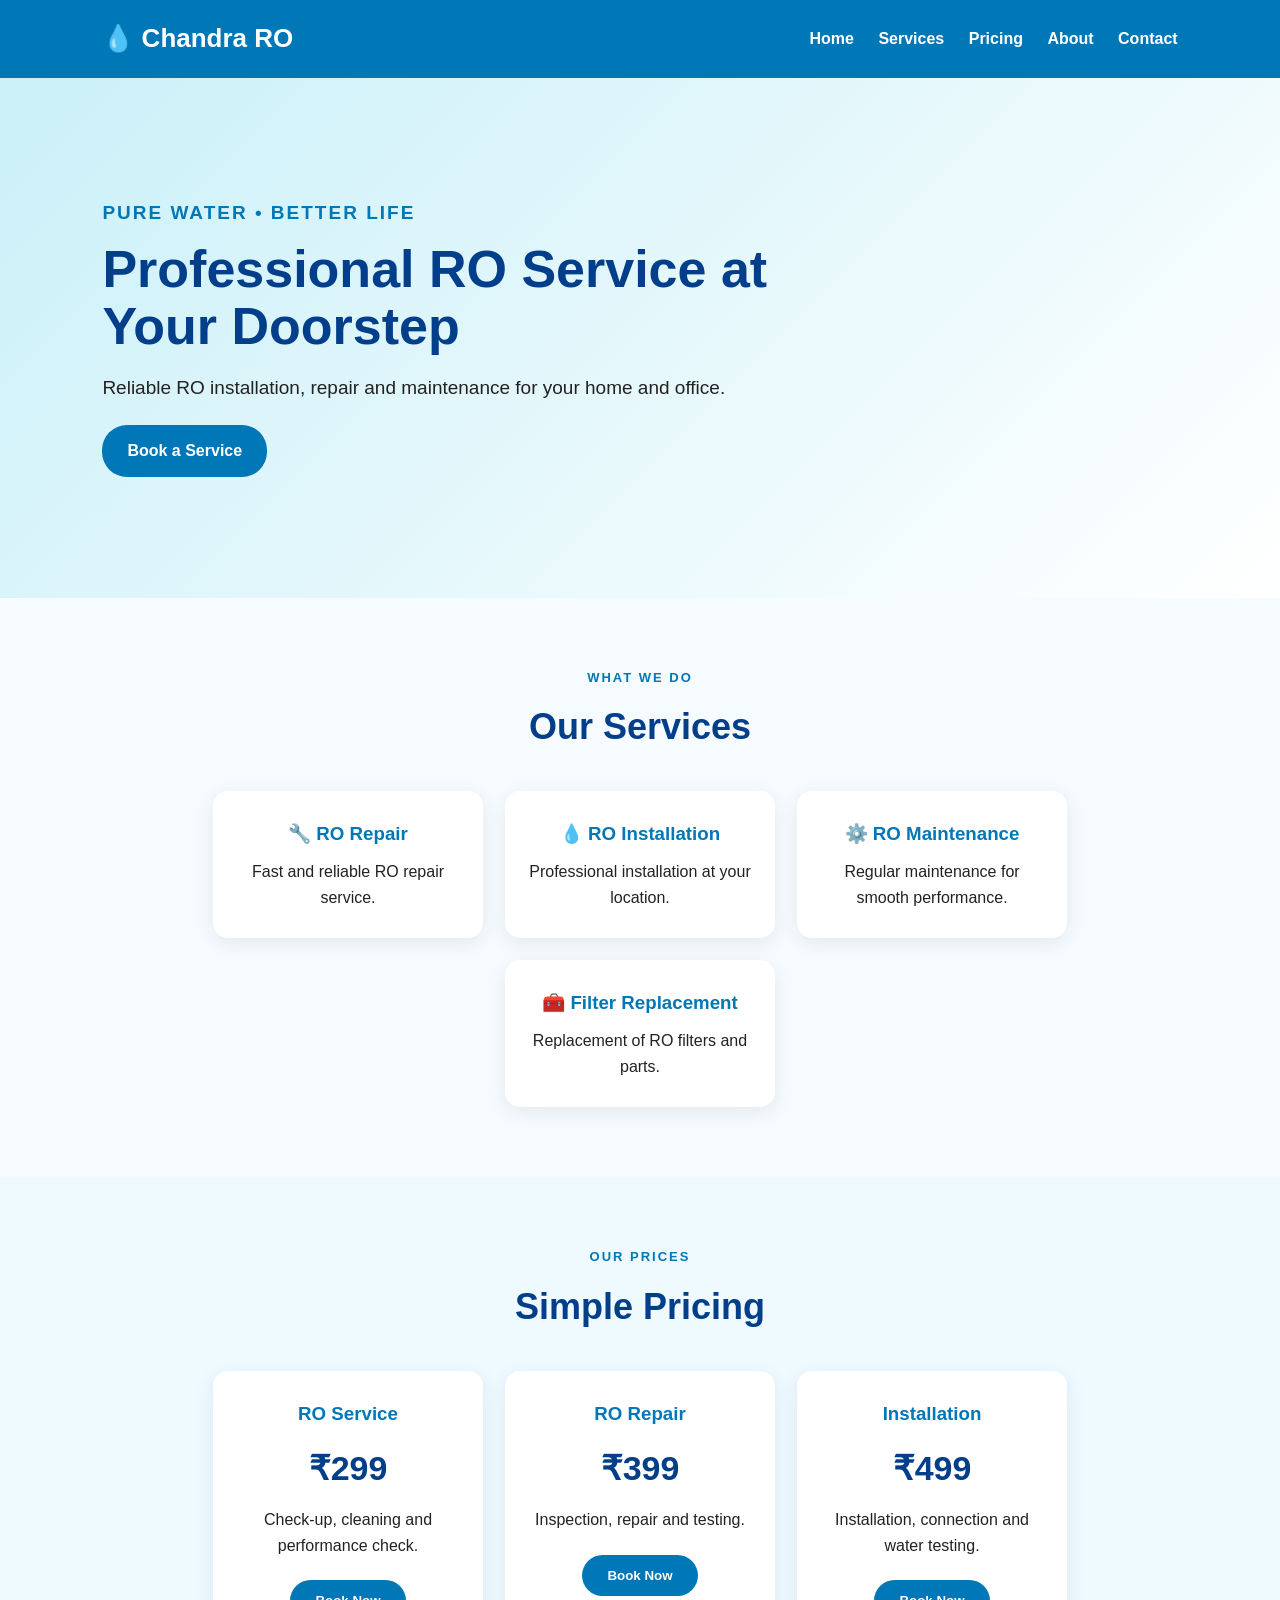
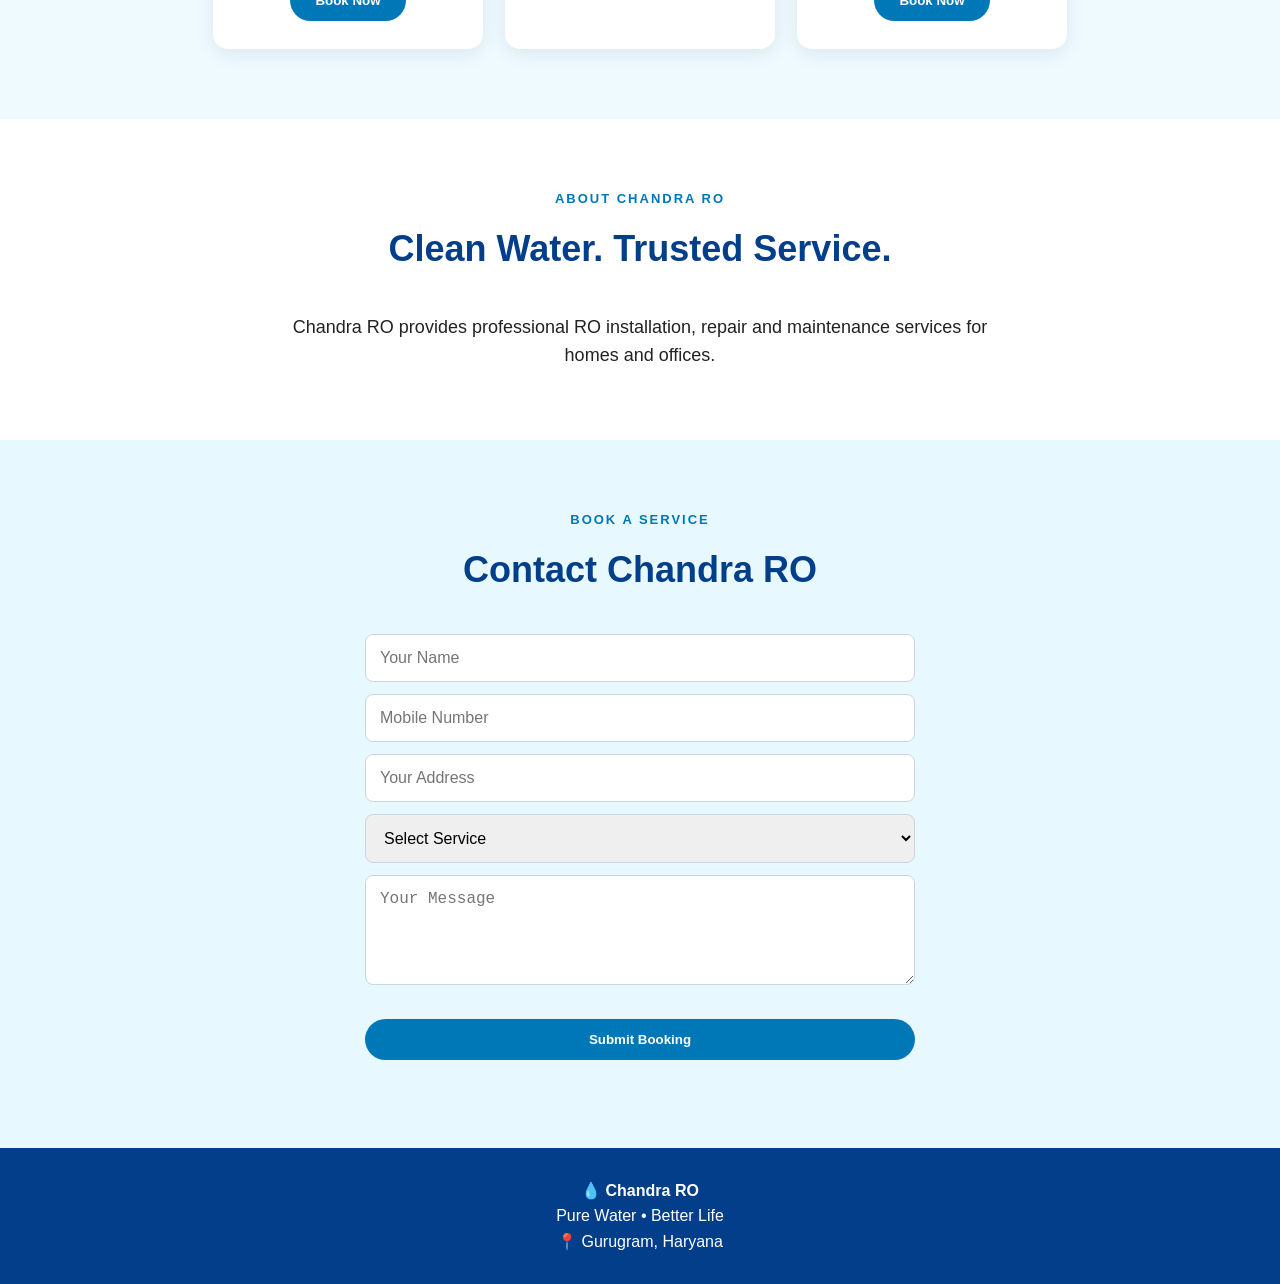
==== index.html @ 3793843a "Refactor HTML structure and improve text formatting Reformatted HTML structure for better readabilit" ====
<!DOCTYPE html>
<html lang="en">
<head>
    <meta charset="UTF-8">
    <meta name="viewport" content="width=device-width, initial-scale=1.0">
    <title>Chandra RO</title>
    <link rel="stylesheet" href="style.css">
</head>

<body>

    <!-- HEADER -->
    <header>
        <div class="logo">💧 Chandra RO</div>

        <nav>
            <a href="#home">Home</a>
            <a href="#services">Services</a>
            <a href="#pricing">Pricing</a>
            <a href="#about">About</a>
            <a href="#contact">Contact</a>
        </nav>
    </header>


    <!-- HOME -->
    <section id="home" class="hero">
        <div>
            <p class="tagline">PURE WATER • BETTER LIFE</p>

            <h1>Professional RO Service at Your Doorstep</h1>

            <p>
                Reliable RO installation, repair and maintenance
                for your home and office.
            </p>

            <a class="btn" href="#contact">Book a Service</a>
        </div>
    </section>


    <!-- SERVICES -->
    <section id="services" class="section">

        <p class="tagline">WHAT WE DO</p>

        <h2>Our Services</h2>

        <div class="cards">

            <div class="card">
                <h3>🔧 RO Repair</h3>
                <p>Fast and reliable RO repair service.</p>
            </div>

            <div class="card">
                <h3>💧 RO Installation</h3>
                <p>Professional installation at your location.</p>
            </div>

            <div class="card">
                <h3>⚙️ RO Maintenance</h3>
                <p>Regular maintenance for smooth performance.</p>
            </div>

            <div class="card">
                <h3>🧰 Filter Replacement</h3>
                <p>Replacement of RO filters and parts.</p>
            </div>

        </div>
    </section>


    <!-- PRICING -->
    <section id="pricing" class="section pricing">

        <p class="tagline">OUR PRICES</p>

        <h2>Simple Pricing</h2>

        <div class="cards">

            <div class="card price-card">
                <h3>RO Service</h3>

                <div class="price">₹299</div>

                <p>
                    Check-up, cleaning and performance check.
                </p>

                <button onclick="bookService('RO Service')">
                    Book Now
                </button>
            </div>


            <div class="card price-card">
                <h3>RO Repair</h3>

                <div class="price">₹399</div>

                <p>
                    Inspection, repair and testing.
                </p>

                <button onclick="bookService('RO Repair')">
                    Book Now
                </button>
            </div>


            <div class="card price-card">
                <h3>Installation</h3>

                <div class="price">₹499</div>

                <p>
                    Installation, connection and water testing.
                </p>

                <button onclick="bookService('RO Installation')">
                    Book Now
                </button>
            </div>

        </div>
    </section>


    <!-- ABOUT -->
    <section id="about" class="about section">

        <p class="tagline">ABOUT CHANDRA RO</p>

        <h2>Clean Water. Trusted Service.</h2>

        <p>
            Chandra RO provides professional RO installation,
            repair and maintenance services for homes and offices.
        </p>

    </section>


    <!-- CONTACT / BOOKING FORM -->
    <section id="contact" class="section contact">

        <p class="tagline">BOOK A SERVICE</p>

        <h2>Contact Chandra RO</h2>

        <form id="bookingForm">

            <!-- CUSTOMER NAME -->
            <input
                id="name"
                type="text"
                placeholder="Your Name"
                required
            >


            <!-- MOBILE NUMBER -->
            <input
                id="phone"
                type="tel"
                placeholder="Mobile Number"
                required
            >


            <!-- ADDRESS -->
            <input
                id="address"
                type="text"
                placeholder="Your Address"
                required
            >


            <!-- SERVICE -->
            <select id="service" required>

                <option value="">
                    Select Service
                </option>

                <option>
                    RO Service
                </option>

                <option>
                    RO Repair
                </option>

                <option>
                    RO Installation
                </option>

                <option>
                    Filter Replacement
                </option>

            </select>


            <!-- REQUIREMENTS / MESSAGE -->
            <textarea
                id="message"
                placeholder="Your Message"
            ></textarea>


            <!-- SUBMIT -->
            <button type="submit">
                Submit Booking
            </button>

        </form>


        <!-- RESULT MESSAGE -->
        <p id="result"></p>

    </section>


    <!-- FOOTER -->
    <footer>

        <strong>💧 Chandra RO</strong>

        <p>
            Pure Water • Better Life
        </p>

        <p>
            📍 Gurugram, Haryana
        </p>

    </footer>


    <!-- JAVASCRIPT -->
    <script src="script.js"></script>

</body>
</html>
---- style.css ----
* {
    margin: 0;
    padding: 0;
    box-sizing: border-box;
}

html {
    scroll-behavior: smooth;
}

body {
    font-family: Arial, sans-serif;
    background: #f5fbff;
    color: #222;
    line-height: 1.6;
}

header {
    background: #0077b6;
    color: white;
    padding: 18px 8%;
    display: flex;
    justify-content: space-between;
    align-items: center;
    position: sticky;
    top: 0;
    z-index: 10;
}

.logo {
    font-size: 26px;
    font-weight: bold;
}

nav a {
    color: white;
    text-decoration: none;
    margin-left: 20px;
    font-weight: bold;
}

nav a:hover {
    color: #caf0f8;
}

.hero {
    min-height: 520px;
    display: flex;
    align-items: center;
    padding: 60px 8%;
    background: linear-gradient(135deg, #caf0f8, white);
}

.hero h1 {
    max-width: 750px;
    font-size: 52px;
    line-height: 1.1;
    color: #023e8a;
    margin: 12px 0 18px;
}

.hero p {
    font-size: 19px;
    max-width: 650px;
}

.tagline {
    color: #0077b6;
    font-weight: bold;
    letter-spacing: 2px;
    font-size: 13px;
}

.btn, button {
    display: inline-block;
    background: #0077b6;
    color: white;
    border: none;
    padding: 13px 25px;
    border-radius: 25px;
    text-decoration: none;
    font-weight: bold;
    cursor: pointer;
    margin-top: 22px;
}

.btn:hover, button:hover {
    background: #023e8a;
}

.section {
    padding: 70px 8%;
    text-align: center;
}

.section h2 {
    color: #023e8a;
    font-size: 36px;
    margin: 10px 0 35px;
}

.cards {
    display: flex;
    justify-content: center;
    gap: 22px;
    flex-wrap: wrap;
}

.card {
    width: 270px;
    background: white;
    padding: 28px 22px;
    border-radius: 15px;
    box-shadow: 0 5px 20px rgba(0,0,0,0.08);
    transition: 0.3s;
}

.card:hover {
    transform: translateY(-6px);
}

.card h3 {
    color: #0077b6;
    margin-bottom: 10px;
}

.pricing {
    background: #eefaff;
}

.price {
    font-size: 34px;
    font-weight: bold;
    color: #023e8a;
    margin: 12px 0;
}

.about {
    background: white;
}

.about > p:last-child {
    max-width: 750px;
    margin: auto;
    font-size: 18px;
}

.contact {
    background: #e8f8ff;
}

form {
    max-width: 550px;
    margin: auto;
    display: flex;
    flex-direction: column;
    gap: 12px;
}

input, select, textarea {
    width: 100%;
    padding: 14px;
    border: 1px solid #cbd5e1;
    border-radius: 8px;
    font-size: 16px;
}

textarea {
    min-height: 110px;
    resize: vertical;
}

#result {
    margin-top: 18px;
    color: #0077b6;
    font-weight: bold;
}

footer {
    background: #023e8a;
    color: white;
    text-align: center;
    padding: 30px 20px;
}

@media (max-width: 700px) {
    header {
        flex-direction: column;
        gap: 12px;
    }

    nav {
        text-align: center;
    }

    nav a {
        display: inline-block;
        margin: 5px 8px;
    }

    .hero h1 {
        font-size: 38px;
    }

    .card {
        width: 100%;
        max-width: 340px;
    }
}
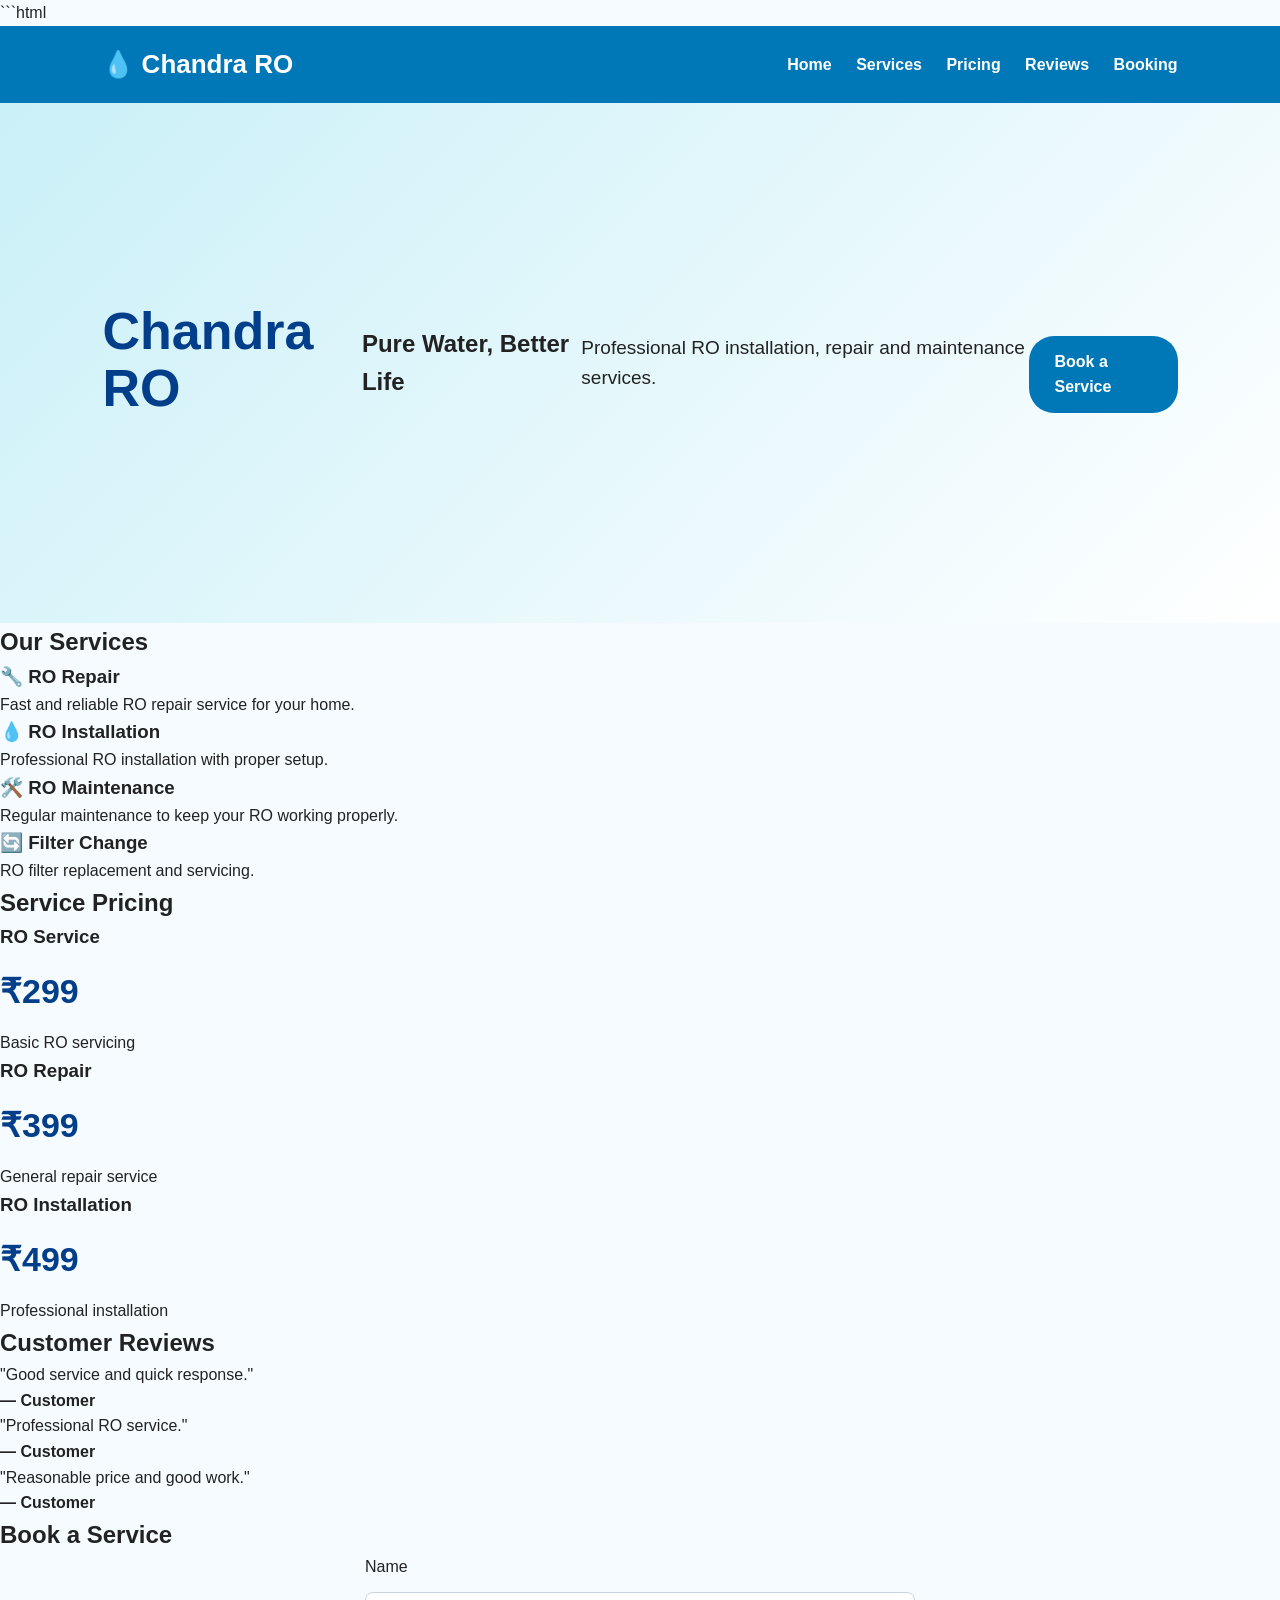
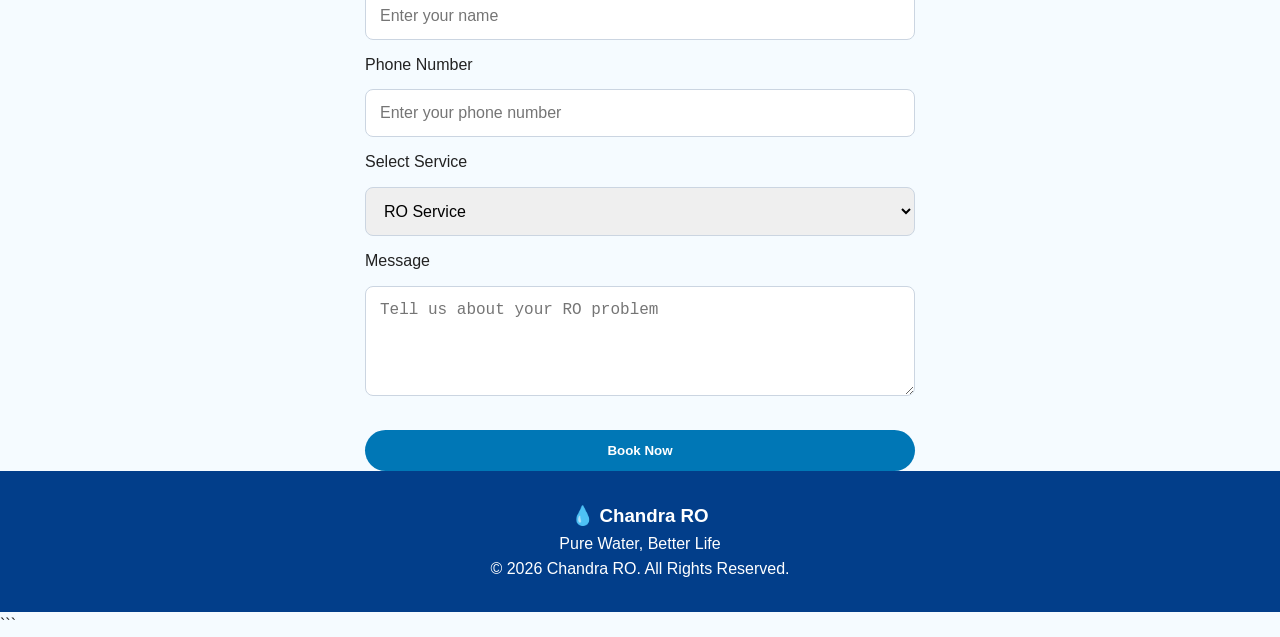
==== commit 30c19af9: "Revise index.html structure and content" ====
--- a/index.html
+++ b/index.html
@@ -1,15 +1,21 @@
+```html
 <!DOCTYPE html>
 <html lang="en">
+
 <head>
+    <meta name="google-site-verification" content="-RP9CeO5ZjF-Xx9V3MdSWPbuG6uyCIHteUXTaeWj-T8" />
+
     <meta charset="UTF-8">
     <meta name="viewport" content="width=device-width, initial-scale=1.0">
-    <title>Chandra RO</title>
+
+    <title>Chandra RO | RO Service & Repair</title>
+
     <link rel="stylesheet" href="style.css">
 </head>
 
 <body>
 
-    <!-- HEADER -->
+    <!-- Header -->
     <header>
         <div class="logo">💧 Chandra RO</div>
 
@@ -17,235 +23,199 @@
             <a href="#home">Home</a>
             <a href="#services">Services</a>
             <a href="#pricing">Pricing</a>
-            <a href="#about">About</a>
-            <a href="#contact">Contact</a>
+            <a href="#reviews">Reviews</a>
+            <a href="#booking">Booking</a>
         </nav>
     </header>
 
 
-    <!-- HOME -->
+    <!-- Home Section -->
     <section id="home" class="hero">
-        <div>
-            <p class="tagline">PURE WATER • BETTER LIFE</p>
-
-            <h1>Professional RO Service at Your Doorstep</h1>
-
-            <p>
-                Reliable RO installation, repair and maintenance
-                for your home and office.
-            </p>
-
-            <a class="btn" href="#contact">Book a Service</a>
+
+        <h1>Chandra RO</h1>
+
+        <h2>Pure Water, Better Life</h2>
+
+        <p>
+            Professional RO installation, repair and maintenance services.
+        </p>
+
+        <a href="#booking" class="btn">Book a Service</a>
+
+    </section>
+
+
+    <!-- Services Section -->
+    <section id="services">
+
+        <h2>Our Services</h2>
+
+        <div class="service-container">
+
+            <div class="service-card">
+                <h3>🔧 RO Repair</h3>
+                <p>
+                    Fast and reliable RO repair service for your home.
+                </p>
+            </div>
+
+            <div class="service-card">
+                <h3>💧 RO Installation</h3>
+                <p>
+                    Professional RO installation with proper setup.
+                </p>
+            </div>
+
+            <div class="service-card">
+                <h3>🛠️ RO Maintenance</h3>
+                <p>
+                    Regular maintenance to keep your RO working properly.
+                </p>
+            </div>
+
+            <div class="service-card">
+                <h3>🔄 Filter Change</h3>
+                <p>
+                    RO filter replacement and servicing.
+                </p>
+            </div>
+
         </div>
-    </section>
-
-
-    <!-- SERVICES -->
-    <section id="services" class="section">
-
-        <p class="tagline">WHAT WE DO</p>
-
-        <h2>Our Services</h2>
-
-        <div class="cards">
-
-            <div class="card">
-                <h3>🔧 RO Repair</h3>
-                <p>Fast and reliable RO repair service.</p>
-            </div>
-
-            <div class="card">
-                <h3>💧 RO Installation</h3>
-                <p>Professional installation at your location.</p>
-            </div>
-
-            <div class="card">
-                <h3>⚙️ RO Maintenance</h3>
-                <p>Regular maintenance for smooth performance.</p>
-            </div>
-
-            <div class="card">
-                <h3>🧰 Filter Replacement</h3>
-                <p>Replacement of RO filters and parts.</p>
+
+    </section>
+
+
+    <!-- Pricing Section -->
+    <section id="pricing">
+
+        <h2>Service Pricing</h2>
+
+        <div class="price-container">
+
+            <div class="price-card">
+                <h3>RO Service</h3>
+                <p class="price">₹299</p>
+                <p>Basic RO servicing</p>
+            </div>
+
+            <div class="price-card">
+                <h3>RO Repair</h3>
+                <p class="price">₹399</p>
+                <p>General repair service</p>
+            </div>
+
+            <div class="price-card">
+                <h3>RO Installation</h3>
+                <p class="price">₹499</p>
+                <p>Professional installation</p>
             </div>
 
         </div>
-    </section>
-
-
-    <!-- PRICING -->
-    <section id="pricing" class="section pricing">
-
-        <p class="tagline">OUR PRICES</p>
-
-        <h2>Simple Pricing</h2>
-
-        <div class="cards">
-
-            <div class="card price-card">
-                <h3>RO Service</h3>
-
-                <div class="price">₹299</div>
-
-                <p>
-                    Check-up, cleaning and performance check.
-                </p>
-
-                <button onclick="bookService('RO Service')">
-                    Book Now
-                </button>
-            </div>
-
-
-            <div class="card price-card">
-                <h3>RO Repair</h3>
-
-                <div class="price">₹399</div>
-
-                <p>
-                    Inspection, repair and testing.
-                </p>
-
-                <button onclick="bookService('RO Repair')">
-                    Book Now
-                </button>
-            </div>
-
-
-            <div class="card price-card">
-                <h3>Installation</h3>
-
-                <div class="price">₹499</div>
-
-                <p>
-                    Installation, connection and water testing.
-                </p>
-
-                <button onclick="bookService('RO Installation')">
-                    Book Now
-                </button>
+
+    </section>
+
+
+    <!-- Reviews Section -->
+    <section id="reviews">
+
+        <h2>Customer Reviews</h2>
+
+        <div class="review-container">
+
+            <div class="review-card">
+                <p>
+                    "Good service and quick response."
+                </p>
+                <strong>— Customer</strong>
+            </div>
+
+            <div class="review-card">
+                <p>
+                    "Professional RO service."
+                </p>
+                <strong>— Customer</strong>
+            </div>
+
+            <div class="review-card">
+                <p>
+                    "Reasonable price and good work."
+                </p>
+                <strong>— Customer</strong>
             </div>
 
         </div>
-    </section>
-
-
-    <!-- ABOUT -->
-    <section id="about" class="about section">
-
-        <p class="tagline">ABOUT CHANDRA RO</p>
-
-        <h2>Clean Water. Trusted Service.</h2>
-
-        <p>
-            Chandra RO provides professional RO installation,
-            repair and maintenance services for homes and offices.
-        </p>
-
-    </section>
-
-
-    <!-- CONTACT / BOOKING FORM -->
-    <section id="contact" class="section contact">
-
-        <p class="tagline">BOOK A SERVICE</p>
-
-        <h2>Contact Chandra RO</h2>
-
-        <form id="bookingForm">
-
-            <!-- CUSTOMER NAME -->
+
+    </section>
+
+
+    <!-- Booking Section -->
+    <section id="booking">
+
+        <h2>Book a Service</h2>
+
+        <form>
+
+            <label for="name">Name</label>
             <input
+                type="text"
                 id="name"
-                type="text"
-                placeholder="Your Name"
+                name="name"
+                placeholder="Enter your name"
                 required
             >
 
-
-            <!-- MOBILE NUMBER -->
+            <label for="phone">Phone Number</label>
             <input
+                type="tel"
                 id="phone"
-                type="tel"
-                placeholder="Mobile Number"
+                name="phone"
+                placeholder="Enter your phone number"
                 required
             >
 
-
-            <!-- ADDRESS -->
-            <input
-                id="address"
-                type="text"
-                placeholder="Your Address"
-                required
-            >
-
-
-            <!-- SERVICE -->
-            <select id="service" required>
-
-                <option value="">
-                    Select Service
-                </option>
-
-                <option>
-                    RO Service
-                </option>
-
-                <option>
-                    RO Repair
-                </option>
-
-                <option>
-                    RO Installation
-                </option>
-
-                <option>
-                    Filter Replacement
-                </option>
+            <label for="service">Select Service</label>
+
+            <select id="service" name="service">
+
+                <option value="ro-service">RO Service</option>
+                <option value="ro-repair">RO Repair</option>
+                <option value="installation">RO Installation</option>
+                <option value="filter-change">Filter Change</option>
 
             </select>
 
-
-            <!-- REQUIREMENTS / MESSAGE -->
+            <label for="message">Message</label>
+
             <textarea
                 id="message"
-                placeholder="Your Message"
+                name="message"
+                rows="4"
+                placeholder="Tell us about your RO problem"
             ></textarea>
 
-
-            <!-- SUBMIT -->
-            <button type="submit">
-                Submit Booking
-            </button>
+            <button type="submit">Book Now</button>
 
         </form>
 
-
-        <!-- RESULT MESSAGE -->
-        <p id="result"></p>
-
-    </section>
-
-
-    <!-- FOOTER -->
+    </section>
+
+
+    <!-- Footer -->
     <footer>
 
-        <strong>💧 Chandra RO</strong>
+        <h3>💧 Chandra RO</h3>
 
         <p>
-            Pure Water • Better Life
+            Pure Water, Better Life
         </p>
 
         <p>
-            📍 Gurugram, Haryana
+            © 2026 Chandra RO. All Rights Reserved.
         </p>
 
     </footer>
 
-
-    <!-- JAVASCRIPT -->
-    <script src="script.js"></script>
 
 </body>
 </html>
+```
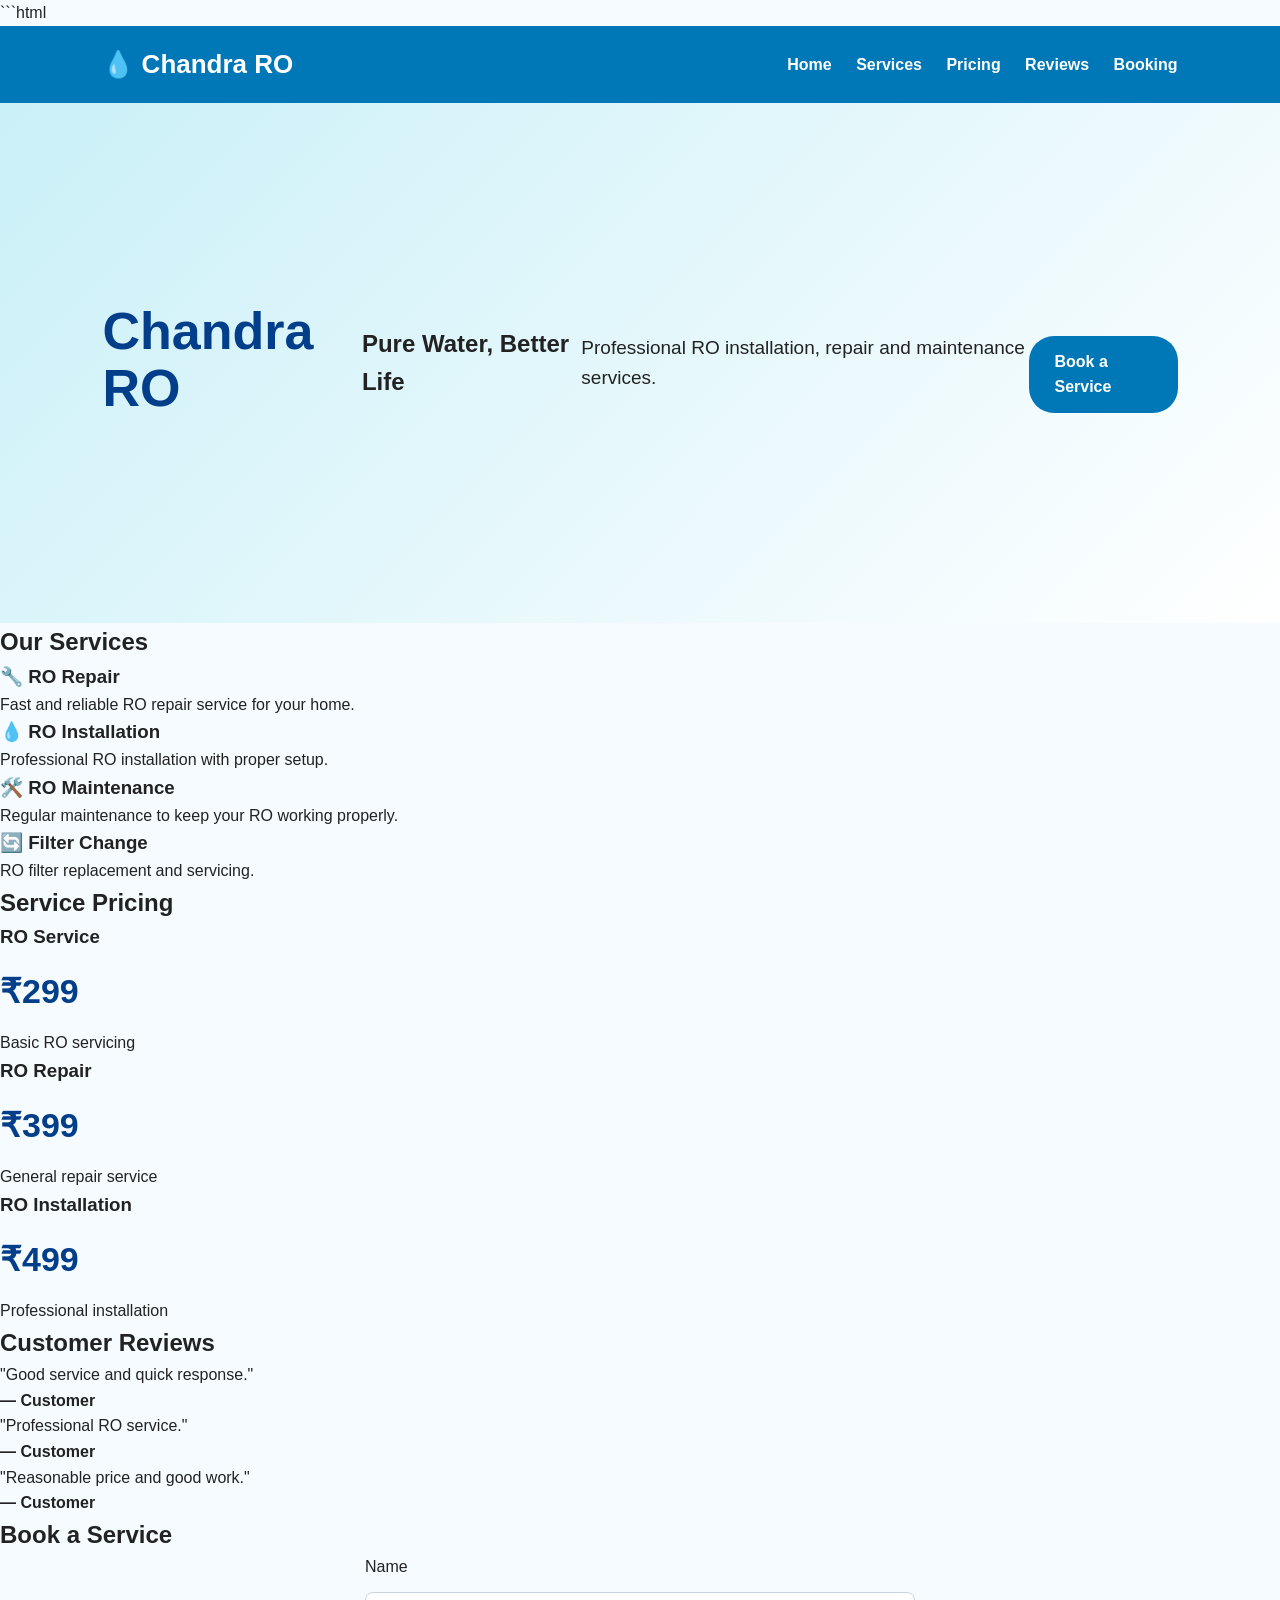
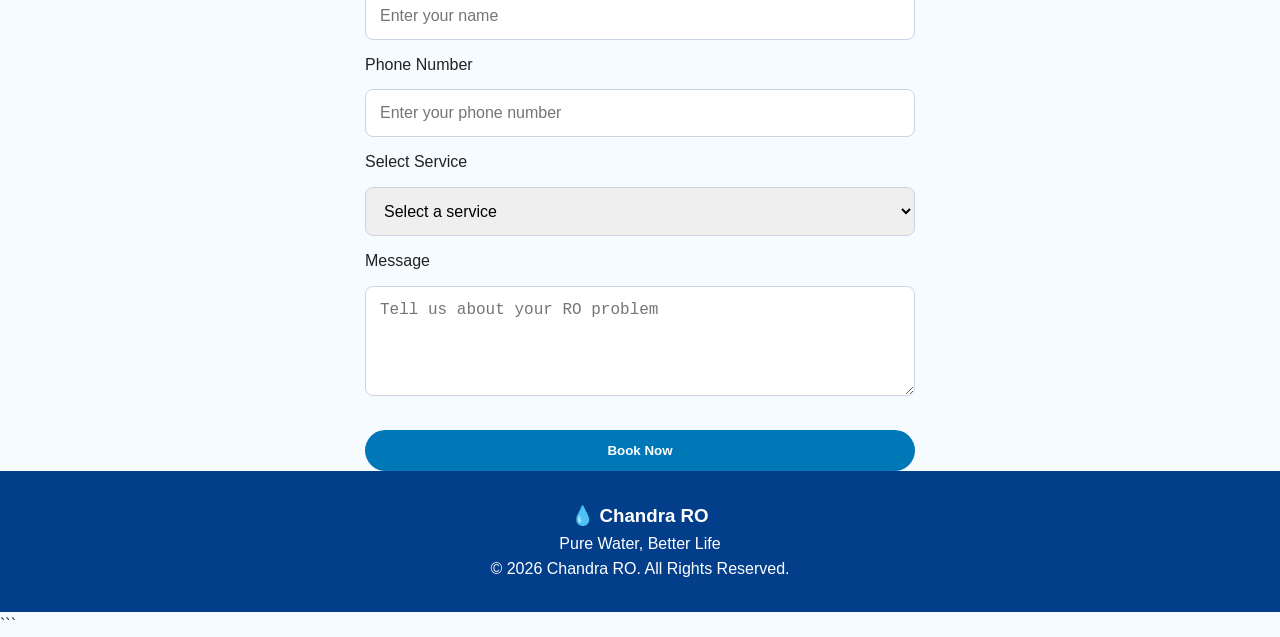
==== commit 5883d873: "Refactor index.html and improve booking form Updated HTML structure and added comments for better or" ====
--- a/index.html
+++ b/index.html
@@ -3,7 +3,10 @@
 <html lang="en">
 
 <head>
-    <meta name="google-site-verification" content="-RP9CeO5ZjF-Xx9V3MdSWPbuG6uyCIHteUXTaeWj-T8" />
+
+    <!-- Google Search Console Verification -->
+    <meta name="google-site-verification"
+          content="-RP9CeO5ZjF-Xx9V3MdSWPbuG6uyCIHteUXTaeWj-T8">
 
     <meta charset="UTF-8">
     <meta name="viewport" content="width=device-width, initial-scale=1.0">
@@ -11,25 +14,34 @@
     <title>Chandra RO | RO Service & Repair</title>
 
     <link rel="stylesheet" href="style.css">
+
 </head>
 
 <body>
 
-    <!-- Header -->
+    <!-- ================= HEADER ================= -->
+
     <header>
-        <div class="logo">💧 Chandra RO</div>
+
+        <div class="logo">
+            💧 Chandra RO
+        </div>
 
         <nav>
+
             <a href="#home">Home</a>
             <a href="#services">Services</a>
             <a href="#pricing">Pricing</a>
             <a href="#reviews">Reviews</a>
             <a href="#booking">Booking</a>
+
         </nav>
+
     </header>
 
 
-    <!-- Home Section -->
+    <!-- ================= HOME ================= -->
+
     <section id="home" class="hero">
 
         <h1>Chandra RO</h1>
@@ -40,12 +52,15 @@
             Professional RO installation, repair and maintenance services.
         </p>
 
-        <a href="#booking" class="btn">Book a Service</a>
+        <a href="#booking" class="btn">
+            Book a Service
+        </a>
 
     </section>
 
 
-    <!-- Services Section -->
+    <!-- ================= SERVICES ================= -->
+
     <section id="services">
 
         <h2>Our Services</h2>
@@ -53,31 +68,46 @@
         <div class="service-container">
 
             <div class="service-card">
+
                 <h3>🔧 RO Repair</h3>
+
                 <p>
                     Fast and reliable RO repair service for your home.
                 </p>
-            </div>
+
+            </div>
+
 
             <div class="service-card">
+
                 <h3>💧 RO Installation</h3>
+
                 <p>
                     Professional RO installation with proper setup.
                 </p>
-            </div>
+
+            </div>
+
 
             <div class="service-card">
+
                 <h3>🛠️ RO Maintenance</h3>
+
                 <p>
                     Regular maintenance to keep your RO working properly.
                 </p>
-            </div>
+
+            </div>
+
 
             <div class="service-card">
+
                 <h3>🔄 Filter Change</h3>
+
                 <p>
                     RO filter replacement and servicing.
                 </p>
+
             </div>
 
         </div>
@@ -85,7 +115,8 @@
     </section>
 
 
-    <!-- Pricing Section -->
+    <!-- ================= PRICING ================= -->
+
     <section id="pricing">
 
         <h2>Service Pricing</h2>
@@ -93,21 +124,47 @@
         <div class="price-container">
 
             <div class="price-card">
+
                 <h3>RO Service</h3>
-                <p class="price">₹299</p>
-                <p>Basic RO servicing</p>
-            </div>
+
+                <p class="price">
+                    ₹299
+                </p>
+
+                <p>
+                    Basic RO servicing
+                </p>
+
+            </div>
+
 
             <div class="price-card">
+
                 <h3>RO Repair</h3>
-                <p class="price">₹399</p>
-                <p>General repair service</p>
-            </div>
+
+                <p class="price">
+                    ₹399
+                </p>
+
+                <p>
+                    General repair service
+                </p>
+
+            </div>
+
 
             <div class="price-card">
+
                 <h3>RO Installation</h3>
-                <p class="price">₹499</p>
-                <p>Professional installation</p>
+
+                <p class="price">
+                    ₹499
+                </p>
+
+                <p>
+                    Professional installation
+                </p>
+
             </div>
 
         </div>
@@ -115,7 +172,8 @@
     </section>
 
 
-    <!-- Reviews Section -->
+    <!-- ================= REVIEWS ================= -->
+
     <section id="reviews">
 
         <h2>Customer Reviews</h2>
@@ -123,24 +181,41 @@
         <div class="review-container">
 
             <div class="review-card">
+
                 <p>
                     "Good service and quick response."
                 </p>
-                <strong>— Customer</strong>
-            </div>
+
+                <strong>
+                    — Customer
+                </strong>
+
+            </div>
+
 
             <div class="review-card">
+
                 <p>
                     "Professional RO service."
                 </p>
-                <strong>— Customer</strong>
-            </div>
+
+                <strong>
+                    — Customer
+                </strong>
+
+            </div>
+
 
             <div class="review-card">
+
                 <p>
                     "Reasonable price and good work."
                 </p>
-                <strong>— Customer</strong>
+
+                <strong>
+                    — Customer
+                </strong>
+
             </div>
 
         </div>
@@ -148,14 +223,21 @@
     </section>
 
 
-    <!-- Booking Section -->
+    <!-- ================= BOOKING ================= -->
+
     <section id="booking">
 
-        <h2>Book a Service</h2>
-
-        <form>
-
-            <label for="name">Name</label>
+        <h2>
+            Book a Service
+        </h2>
+
+
+        <form id="bookingForm">
+
+            <label for="name">
+                Name
+            </label>
+
             <input
                 type="text"
                 id="name"
@@ -164,7 +246,11 @@
                 required
             >
 
-            <label for="phone">Phone Number</label>
+
+            <label for="phone">
+                Phone Number
+            </label>
+
             <input
                 type="tel"
                 id="phone"
@@ -173,18 +259,43 @@
                 required
             >
 
-            <label for="service">Select Service</label>
-
-            <select id="service" name="service">
-
-                <option value="ro-service">RO Service</option>
-                <option value="ro-repair">RO Repair</option>
-                <option value="installation">RO Installation</option>
-                <option value="filter-change">Filter Change</option>
+
+            <label for="service">
+                Select Service
+            </label>
+
+            <select
+                id="service"
+                name="service"
+                required
+            >
+
+                <option value="">
+                    Select a service
+                </option>
+
+                <option value="RO Service">
+                    RO Service
+                </option>
+
+                <option value="RO Repair">
+                    RO Repair
+                </option>
+
+                <option value="RO Installation">
+                    RO Installation
+                </option>
+
+                <option value="Filter Change">
+                    Filter Change
+                </option>
 
             </select>
 
-            <label for="message">Message</label>
+
+            <label for="message">
+                Message
+            </label>
 
             <textarea
                 id="message"
@@ -193,17 +304,32 @@
                 placeholder="Tell us about your RO problem"
             ></textarea>
 
-            <button type="submit">Book Now</button>
+
+            <button
+                type="submit"
+                id="submitButton"
+            >
+                Book Now
+            </button>
+
+
+            <p
+                id="formMessage"
+                style="display:none;"
+            ></p>
 
         </form>
 
     </section>
 
 
-    <!-- Footer -->
+    <!-- ================= FOOTER ================= -->
+
     <footer>
 
-        <h3>💧 Chandra RO</h3>
+        <h3>
+            💧 Chandra RO
+        </h3>
 
         <p>
             Pure Water, Better Life
@@ -216,6 +342,117 @@
     </footer>
 
 
+
+    <!-- ================= GOOGLE SHEET CONNECTION ================= -->
+
+    <script>
+
+        const scriptURL =
+            "YOUR_GOOGLE_APPS_SCRIPT_URL";
+
+
+        const form =
+            document.getElementById("bookingForm");
+
+
+        const submitButton =
+            document.getElementById("submitButton");
+
+
+        const formMessage =
+            document.getElementById("formMessage");
+
+
+        form.addEventListener("submit", async function(event) {
+
+            event.preventDefault();
+
+
+            submitButton.disabled = true;
+
+            submitButton.innerText =
+                "Submitting...";
+
+
+            const bookingData = {
+
+                name:
+                    document.getElementById("name").value.trim(),
+
+                phone:
+                    document.getElementById("phone").value.trim(),
+
+                service:
+                    document.getElementById("service").value,
+
+                message:
+                    document.getElementById("message").value.trim()
+
+            };
+
+
+            try {
+
+                await fetch(
+                    scriptURL,
+                    {
+                        method: "POST",
+
+                        mode: "no-cors",
+
+                        headers: {
+                            "Content-Type":
+                                "text/plain;charset=utf-8"
+                        },
+
+                        body:
+                            JSON.stringify(bookingData)
+                    }
+                );
+
+
+                formMessage.style.display =
+                    "block";
+
+                formMessage.innerText =
+                    "✅ Booking submitted successfully!";
+
+
+                formMessage.style.color =
+                    "green";
+
+
+                form.reset();
+
+
+            } catch (error) {
+
+                formMessage.style.display =
+                    "block";
+
+                formMessage.innerText =
+                    "❌ Something went wrong. Please try again.";
+
+                formMessage.style.color =
+                    "red";
+
+                console.error(error);
+
+            }
+
+
+            submitButton.disabled =
+                false;
+
+            submitButton.innerText =
+                "Book Now";
+
+        });
+
+    </script>
+
+
 </body>
+
 </html>
 ```
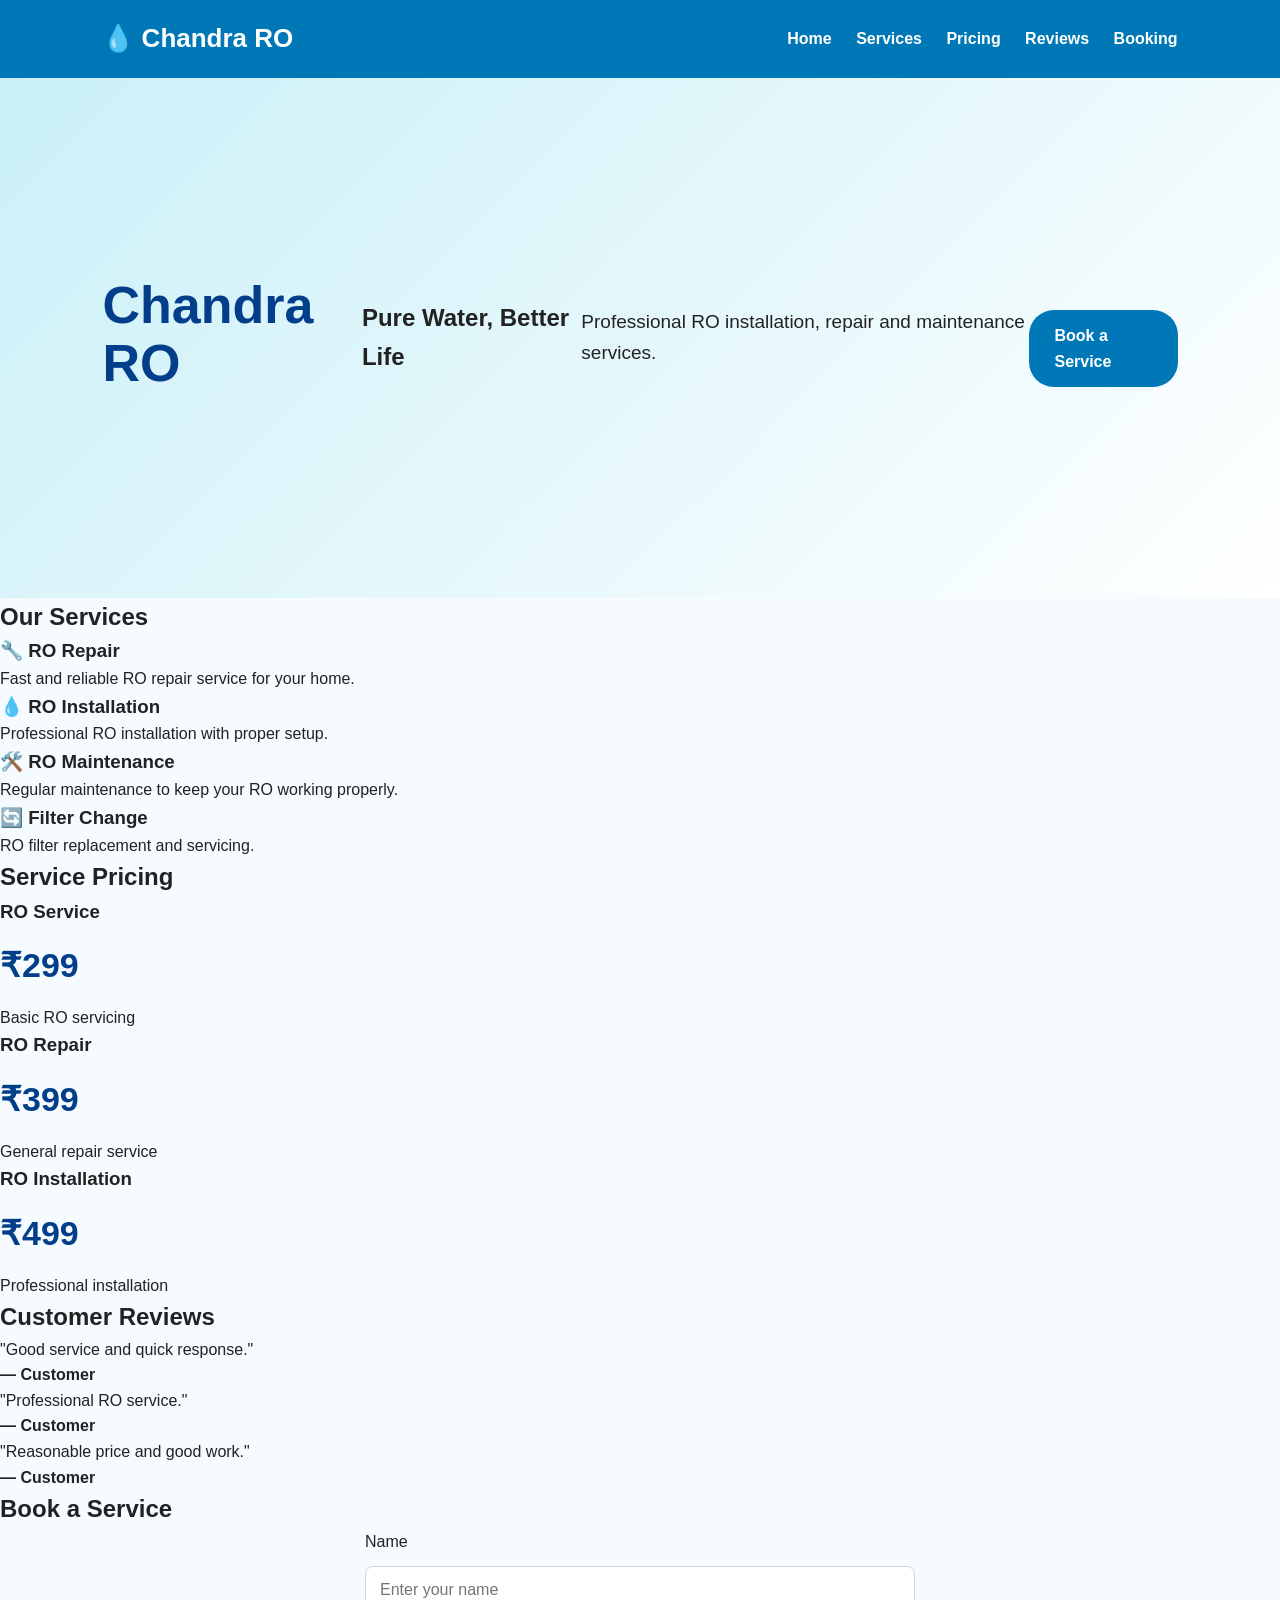
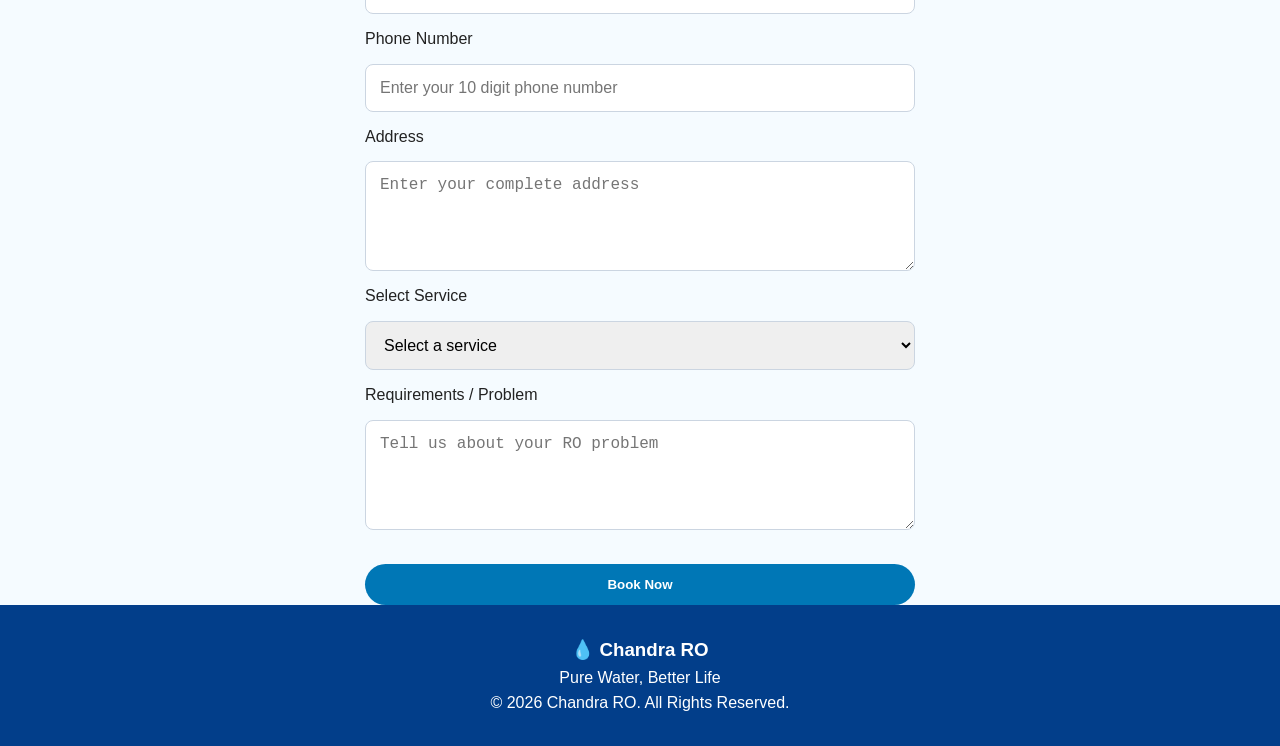
==== commit d58fe090: "Refactor index.html structure and content" ====
--- a/index.html
+++ b/index.html
@@ -1,4 +1,3 @@
-```html
 <!DOCTYPE html>
 <html lang="en">
 
@@ -9,7 +8,9 @@
           content="-RP9CeO5ZjF-Xx9V3MdSWPbuG6uyCIHteUXTaeWj-T8">
 
     <meta charset="UTF-8">
-    <meta name="viewport" content="width=device-width, initial-scale=1.0">
+
+    <meta name="viewport"
+          content="width=device-width, initial-scale=1.0">
 
     <title>Chandra RO | RO Service & Repair</title>
 
@@ -17,356 +18,435 @@
 
 </head>
 
+
 <body>
 
-    <!-- ================= HEADER ================= -->
-
-    <header>
-
-        <div class="logo">
-            💧 Chandra RO
-        </div>
-
-        <nav>
-
-            <a href="#home">Home</a>
-            <a href="#services">Services</a>
-            <a href="#pricing">Pricing</a>
-            <a href="#reviews">Reviews</a>
-            <a href="#booking">Booking</a>
-
-        </nav>
-
-    </header>
-
-
-    <!-- ================= HOME ================= -->
-
-    <section id="home" class="hero">
-
-        <h1>Chandra RO</h1>
-
-        <h2>Pure Water, Better Life</h2>
-
-        <p>
-            Professional RO installation, repair and maintenance services.
-        </p>
-
-        <a href="#booking" class="btn">
-            Book a Service
-        </a>
-
-    </section>
-
-
-    <!-- ================= SERVICES ================= -->
-
-    <section id="services">
-
-        <h2>Our Services</h2>
-
-        <div class="service-container">
-
-            <div class="service-card">
-
-                <h3>🔧 RO Repair</h3>
-
-                <p>
-                    Fast and reliable RO repair service for your home.
-                </p>
-
-            </div>
-
-
-            <div class="service-card">
-
-                <h3>💧 RO Installation</h3>
-
-                <p>
-                    Professional RO installation with proper setup.
-                </p>
-
-            </div>
-
-
-            <div class="service-card">
-
-                <h3>🛠️ RO Maintenance</h3>
-
-                <p>
-                    Regular maintenance to keep your RO working properly.
-                </p>
-
-            </div>
-
-
-            <div class="service-card">
-
-                <h3>🔄 Filter Change</h3>
-
-                <p>
-                    RO filter replacement and servicing.
-                </p>
-
-            </div>
-
-        </div>
-
-    </section>
-
-
-    <!-- ================= PRICING ================= -->
-
-    <section id="pricing">
-
-        <h2>Service Pricing</h2>
-
-        <div class="price-container">
-
-            <div class="price-card">
-
-                <h3>RO Service</h3>
-
-                <p class="price">
-                    ₹299
-                </p>
-
-                <p>
-                    Basic RO servicing
-                </p>
-
-            </div>
-
-
-            <div class="price-card">
-
-                <h3>RO Repair</h3>
-
-                <p class="price">
-                    ₹399
-                </p>
-
-                <p>
-                    General repair service
-                </p>
-
-            </div>
-
-
-            <div class="price-card">
-
-                <h3>RO Installation</h3>
-
-                <p class="price">
-                    ₹499
-                </p>
-
-                <p>
-                    Professional installation
-                </p>
-
-            </div>
-
-        </div>
-
-    </section>
-
-
-    <!-- ================= REVIEWS ================= -->
-
-    <section id="reviews">
-
-        <h2>Customer Reviews</h2>
-
-        <div class="review-container">
-
-            <div class="review-card">
-
-                <p>
-                    "Good service and quick response."
-                </p>
-
-                <strong>
-                    — Customer
-                </strong>
-
-            </div>
-
-
-            <div class="review-card">
-
-                <p>
-                    "Professional RO service."
-                </p>
-
-                <strong>
-                    — Customer
-                </strong>
-
-            </div>
-
-
-            <div class="review-card">
-
-                <p>
-                    "Reasonable price and good work."
-                </p>
-
-                <strong>
-                    — Customer
-                </strong>
-
-            </div>
-
-        </div>
-
-    </section>
-
-
-    <!-- ================= BOOKING ================= -->
-
-    <section id="booking">
-
-        <h2>
-            Book a Service
-        </h2>
-
-
-        <form id="bookingForm">
-
-            <label for="name">
-                Name
-            </label>
-
-            <input
-                type="text"
-                id="name"
-                name="name"
-                placeholder="Enter your name"
-                required
-            >
-
-
-            <label for="phone">
-                Phone Number
-            </label>
-
-            <input
-                type="tel"
-                id="phone"
-                name="phone"
-                placeholder="Enter your phone number"
-                required
-            >
-
-
-            <label for="service">
-                Select Service
-            </label>
-
-            <select
-                id="service"
-                name="service"
-                required
-            >
-
-                <option value="">
-                    Select a service
-                </option>
-
-                <option value="RO Service">
-                    RO Service
-                </option>
-
-                <option value="RO Repair">
-                    RO Repair
-                </option>
-
-                <option value="RO Installation">
-                    RO Installation
-                </option>
-
-                <option value="Filter Change">
-                    Filter Change
-                </option>
-
-            </select>
-
-
-            <label for="message">
-                Message
-            </label>
-
-            <textarea
-                id="message"
-                name="message"
-                rows="4"
-                placeholder="Tell us about your RO problem"
-            ></textarea>
-
-
-            <button
-                type="submit"
-                id="submitButton"
-            >
-                Book Now
-            </button>
-
-
-            <p
-                id="formMessage"
-                style="display:none;"
-            ></p>
-
-        </form>
-
-    </section>
-
-
-    <!-- ================= FOOTER ================= -->
-
-    <footer>
-
-        <h3>
-            💧 Chandra RO
-        </h3>
-
-        <p>
-            Pure Water, Better Life
-        </p>
-
-        <p>
-            © 2026 Chandra RO. All Rights Reserved.
-        </p>
-
-    </footer>
-
-
-
-    <!-- ================= GOOGLE SHEET CONNECTION ================= -->
-
-    <script>
-
-        const scriptURL =
-            "YOUR_GOOGLE_APPS_SCRIPT_URL";
-
-
-        const form =
-            document.getElementById("bookingForm");
-
-
-        const submitButton =
-            document.getElementById("submitButton");
-
-
-        const formMessage =
-            document.getElementById("formMessage");
-
-
-        form.addEventListener("submit", async function(event) {
-
+
+<!-- ================= HEADER ================= -->
+
+<header>
+
+    <div class="logo">
+        💧 Chandra RO
+    </div>
+
+    <nav>
+
+        <a href="#home">Home</a>
+
+        <a href="#services">Services</a>
+
+        <a href="#pricing">Pricing</a>
+
+        <a href="#reviews">Reviews</a>
+
+        <a href="#booking">Booking</a>
+
+    </nav>
+
+</header>
+
+
+
+<!-- ================= HOME ================= -->
+
+<section id="home" class="hero">
+
+    <h1>Chandra RO</h1>
+
+    <h2>Pure Water, Better Life</h2>
+
+    <p>
+        Professional RO installation, repair and maintenance services.
+    </p>
+
+    <a href="#booking" class="btn">
+        Book a Service
+    </a>
+
+</section>
+
+
+
+<!-- ================= SERVICES ================= -->
+
+<section id="services">
+
+    <h2>Our Services</h2>
+
+    <div class="service-container">
+
+
+        <div class="service-card">
+
+            <h3>🔧 RO Repair</h3>
+
+            <p>
+                Fast and reliable RO repair service for your home.
+            </p>
+
+        </div>
+
+
+        <div class="service-card">
+
+            <h3>💧 RO Installation</h3>
+
+            <p>
+                Professional RO installation with proper setup.
+            </p>
+
+        </div>
+
+
+        <div class="service-card">
+
+            <h3>🛠️ RO Maintenance</h3>
+
+            <p>
+                Regular maintenance to keep your RO working properly.
+            </p>
+
+        </div>
+
+
+        <div class="service-card">
+
+            <h3>🔄 Filter Change</h3>
+
+            <p>
+                RO filter replacement and servicing.
+            </p>
+
+        </div>
+
+
+    </div>
+
+</section>
+
+
+
+<!-- ================= PRICING ================= -->
+
+<section id="pricing">
+
+    <h2>Service Pricing</h2>
+
+    <div class="price-container">
+
+
+        <div class="price-card">
+
+            <h3>RO Service</h3>
+
+            <p class="price">
+                ₹299
+            </p>
+
+            <p>
+                Basic RO servicing
+            </p>
+
+        </div>
+
+
+        <div class="price-card">
+
+            <h3>RO Repair</h3>
+
+            <p class="price">
+                ₹399
+            </p>
+
+            <p>
+                General repair service
+            </p>
+
+        </div>
+
+
+        <div class="price-card">
+
+            <h3>RO Installation</h3>
+
+            <p class="price">
+                ₹499
+            </p>
+
+            <p>
+                Professional installation
+            </p>
+
+        </div>
+
+
+    </div>
+
+</section>
+
+
+
+<!-- ================= REVIEWS ================= -->
+
+<section id="reviews">
+
+    <h2>Customer Reviews</h2>
+
+    <div class="review-container">
+
+
+        <div class="review-card">
+
+            <p>
+                "Good service and quick response."
+            </p>
+
+            <strong>
+                — Customer
+            </strong>
+
+        </div>
+
+
+        <div class="review-card">
+
+            <p>
+                "Professional RO service."
+            </p>
+
+            <strong>
+                — Customer
+            </strong>
+
+        </div>
+
+
+        <div class="review-card">
+
+            <p>
+                "Reasonable price and good work."
+            </p>
+
+            <strong>
+                — Customer
+            </strong>
+
+        </div>
+
+
+    </div>
+
+</section>
+
+
+
+<!-- ================= BOOKING ================= -->
+
+<section id="booking">
+
+    <h2>
+        Book a Service
+    </h2>
+
+
+    <form id="bookingForm">
+
+
+        <!-- NAME -->
+
+        <label for="name">
+            Name
+        </label>
+
+        <input
+            type="text"
+            id="name"
+            name="name"
+            placeholder="Enter your name"
+            required
+        >
+
+
+
+        <!-- PHONE -->
+
+        <label for="phone">
+            Phone Number
+        </label>
+
+        <input
+            type="tel"
+            id="phone"
+            name="phone"
+            placeholder="Enter your 10 digit phone number"
+            maxlength="10"
+            pattern="[0-9]{10}"
+            required
+        >
+
+
+
+        <!-- ADDRESS -->
+
+        <label for="address">
+            Address
+        </label>
+
+        <textarea
+            id="address"
+            name="address"
+            rows="3"
+            placeholder="Enter your complete address"
+            required
+        ></textarea>
+
+
+
+        <!-- SERVICE -->
+
+        <label for="service">
+            Select Service
+        </label>
+
+        <select
+            id="service"
+            name="service"
+            required
+        >
+
+            <option value="">
+                Select a service
+            </option>
+
+            <option value="RO Service">
+                RO Service
+            </option>
+
+            <option value="RO Repair">
+                RO Repair
+            </option>
+
+            <option value="RO Installation">
+                RO Installation
+            </option>
+
+            <option value="Filter Change">
+                Filter Change
+            </option>
+
+        </select>
+
+
+
+        <!-- REQUIREMENT -->
+
+        <label for="message">
+            Requirements / Problem
+        </label>
+
+        <textarea
+            id="message"
+            name="message"
+            rows="4"
+            placeholder="Tell us about your RO problem"
+        ></textarea>
+
+
+
+        <!-- SUBMIT -->
+
+        <button
+            type="submit"
+            id="submitButton"
+        >
+            Book Now
+        </button>
+
+
+
+        <!-- FORM MESSAGE -->
+
+        <p
+            id="formMessage"
+            style="display:none;"
+        ></p>
+
+
+    </form>
+
+</section>
+
+
+
+<!-- ================= FOOTER ================= -->
+
+<footer>
+
+    <h3>
+        💧 Chandra RO
+    </h3>
+
+    <p>
+        Pure Water, Better Life
+    </p>
+
+    <p>
+        © 2026 Chandra RO. All Rights Reserved.
+    </p>
+
+</footer>
+
+
+
+<!-- ================= GOOGLE SHEET CONNECTION ================= -->
+
+<script>
+
+
+    // ==========================================
+    // GOOGLE APPS SCRIPT WEB APP URL
+    // ==========================================
+
+    const scriptURL =
+        "https://script.google.com/macros/s/AKfycbwbxOXhwmujgVQeuz9w1PTnxSsRSrGnRyJaticEx4VXG2qM_3wndK3eapEbGg60SHM6Xw/exec";
+
+
+
+    // ==========================================
+    // GET FORM ELEMENTS
+    // ==========================================
+
+    const form =
+        document.getElementById("bookingForm");
+
+
+    const submitButton =
+        document.getElementById("submitButton");
+
+
+    const formMessage =
+        document.getElementById("formMessage");
+
+
+
+    // ==========================================
+    // FORM SUBMIT
+    // ==========================================
+
+    form.addEventListener(
+        "submit",
+        async function(event) {
+
+
+            // Stop page reload
             event.preventDefault();
 
+
+
+            // ==========================================
+            // DISABLE BUTTON
+            // ==========================================
 
             submitButton.disabled = true;
 
@@ -374,46 +454,90 @@
                 "Submitting...";
 
 
+
+            // ==========================================
+            // GET FORM DATA
+            // ==========================================
+
             const bookingData = {
 
                 name:
-                    document.getElementById("name").value.trim(),
+                    document
+                        .getElementById("name")
+                        .value
+                        .trim(),
+
 
                 phone:
-                    document.getElementById("phone").value.trim(),
+                    document
+                        .getElementById("phone")
+                        .value
+                        .trim(),
+
+
+                address:
+                    document
+                        .getElementById("address")
+                        .value
+                        .trim(),
+
 
                 service:
-                    document.getElementById("service").value,
+                    document
+                        .getElementById("service")
+                        .value,
+
 
                 message:
-                    document.getElementById("message").value.trim()
+                    document
+                        .getElementById("message")
+                        .value
+                        .trim()
 
             };
 
 
+
+            // ==========================================
+            // SEND DATA TO GOOGLE APPS SCRIPT
+            // ==========================================
+
             try {
+
 
                 await fetch(
                     scriptURL,
                     {
+
                         method: "POST",
 
                         mode: "no-cors",
 
                         headers: {
+
                             "Content-Type":
                                 "text/plain;charset=utf-8"
+
                         },
 
                         body:
-                            JSON.stringify(bookingData)
+                            JSON.stringify(
+                                bookingData
+                            )
+
                     }
                 );
 
 
+
+                // ==========================================
+                // SUCCESS MESSAGE
+                // ==========================================
+
                 formMessage.style.display =
                     "block";
 
+
                 formMessage.innerText =
                     "✅ Booking submitted successfully!";
 
@@ -422,37 +546,60 @@
                     "green";
 
 
+
+                // Clear form
                 form.reset();
 
 
-            } catch (error) {
+            }
+
+            catch (error) {
+
+
+                // ==========================================
+                // ERROR
+                // ==========================================
+
+                console.error(
+                    "Google Sheet Error:",
+                    error
+                );
+
 
                 formMessage.style.display =
                     "block";
 
+
                 formMessage.innerText =
-                    "❌ Something went wrong. Please try again.";
+                    "❌ Booking submit nahi hui. Please try again.";
+
 
                 formMessage.style.color =
                     "red";
 
-                console.error(error);
-
             }
 
+
+
+            // ==========================================
+            // ENABLE BUTTON
+            // ==========================================
 
             submitButton.disabled =
                 false;
 
+
             submitButton.innerText =
                 "Book Now";
 
-        });
-
-    </script>
+
+        }
+    );
+
+
+</script>
 
 
 </body>
 
 </html>
-```
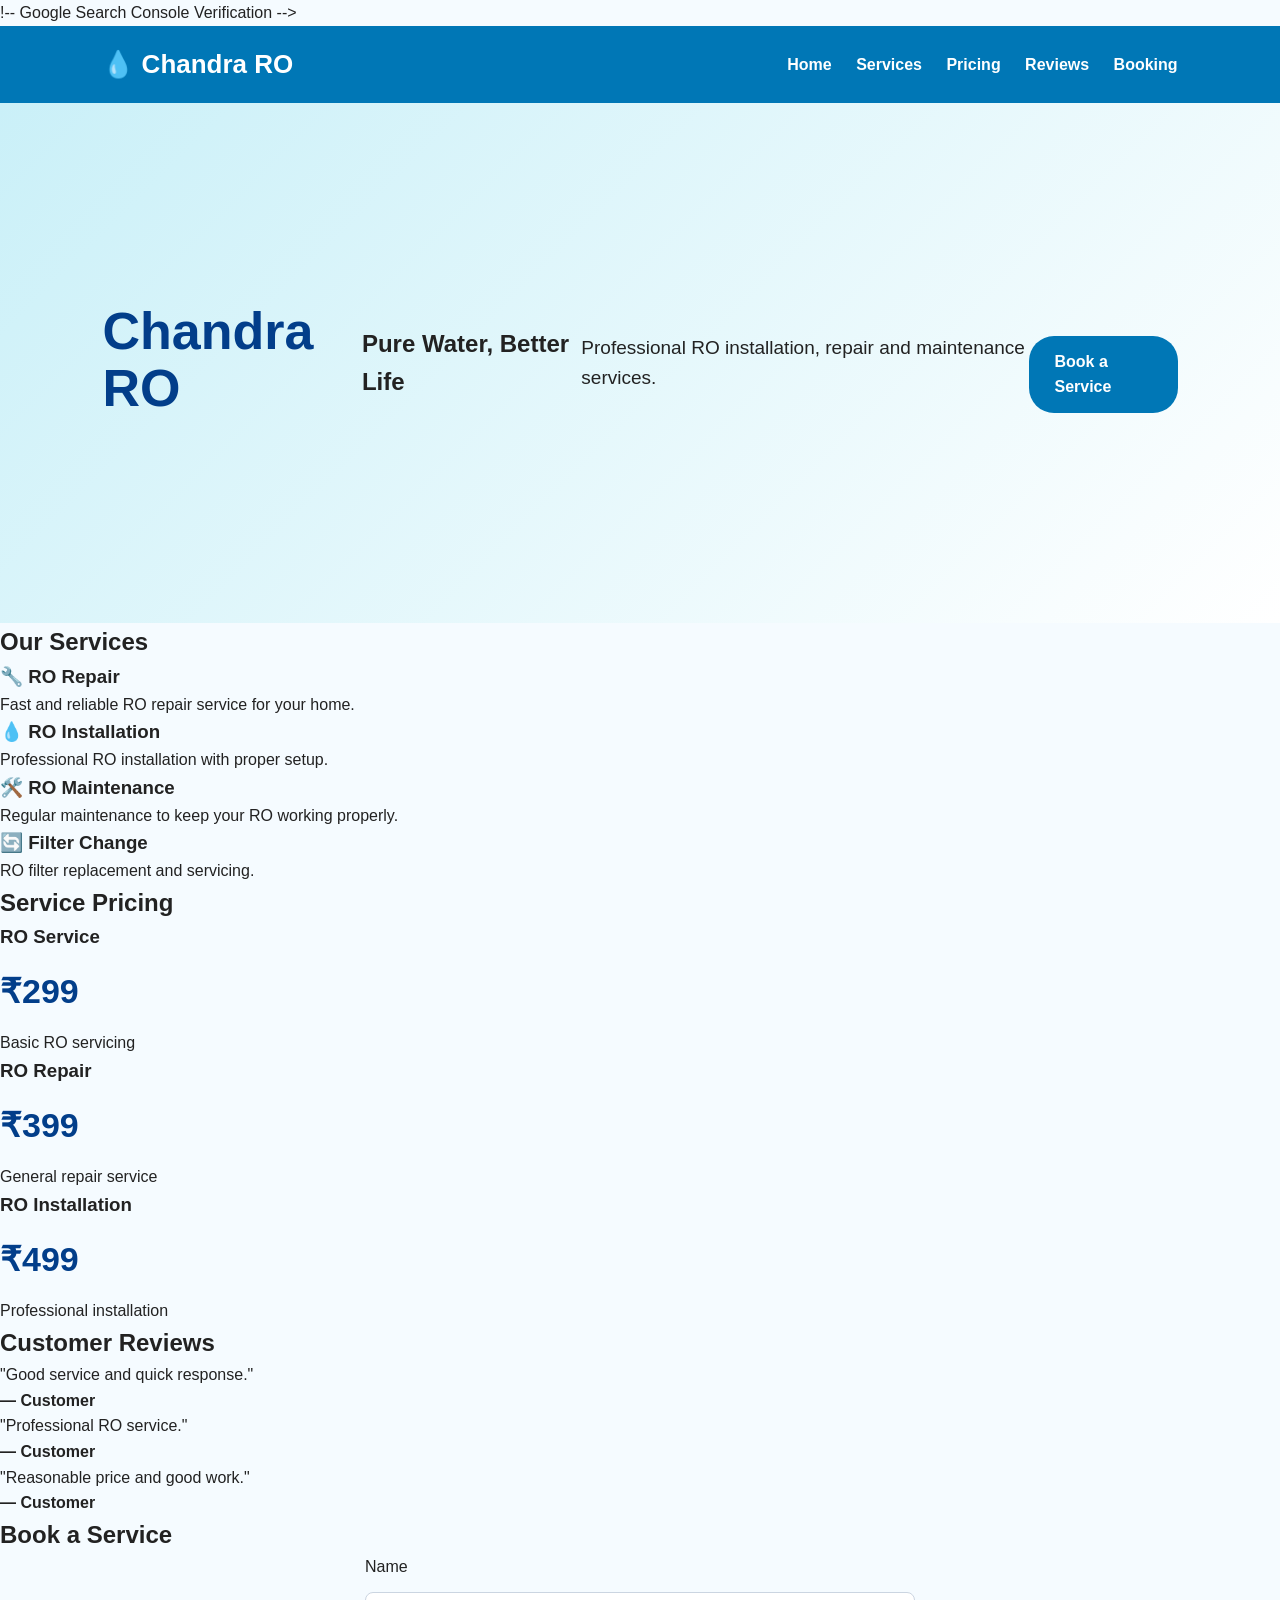
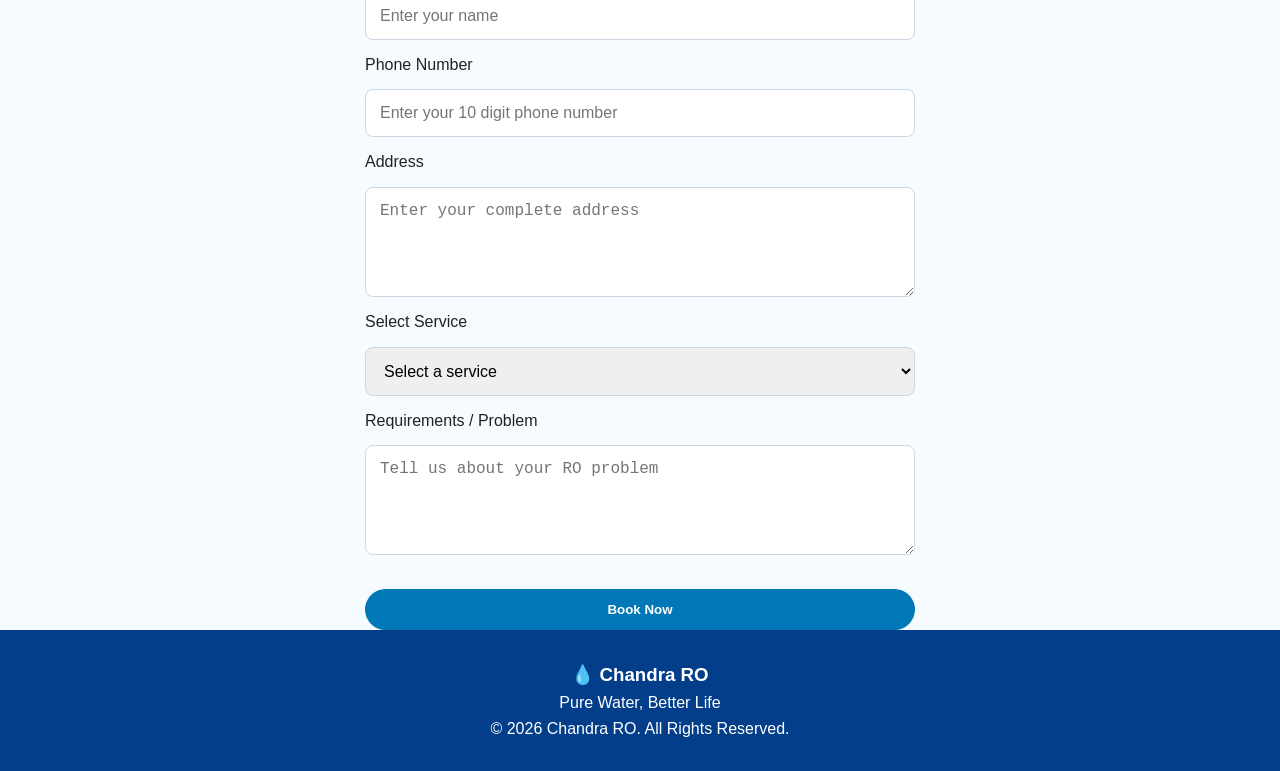
==== commit cda32bd3: "Add Google Search Console verification meta tag Added Google Search Console verification meta tag." ====
--- a/index.html
+++ b/index.html
@@ -3,7 +3,7 @@
 
 <head>
 
-    <!-- Google Search Console Verification -->
+    <meta name="google-site-verification" content="Vr68wD5uhzAJWEFd6uq1p_Ltqs3eL-HKaNSiXG2JEhk" />!-- Google Search Console Verification -->
     <meta name="google-site-verification"
           content="-RP9CeO5ZjF-Xx9V3MdSWPbuG6uyCIHteUXTaeWj-T8">
 
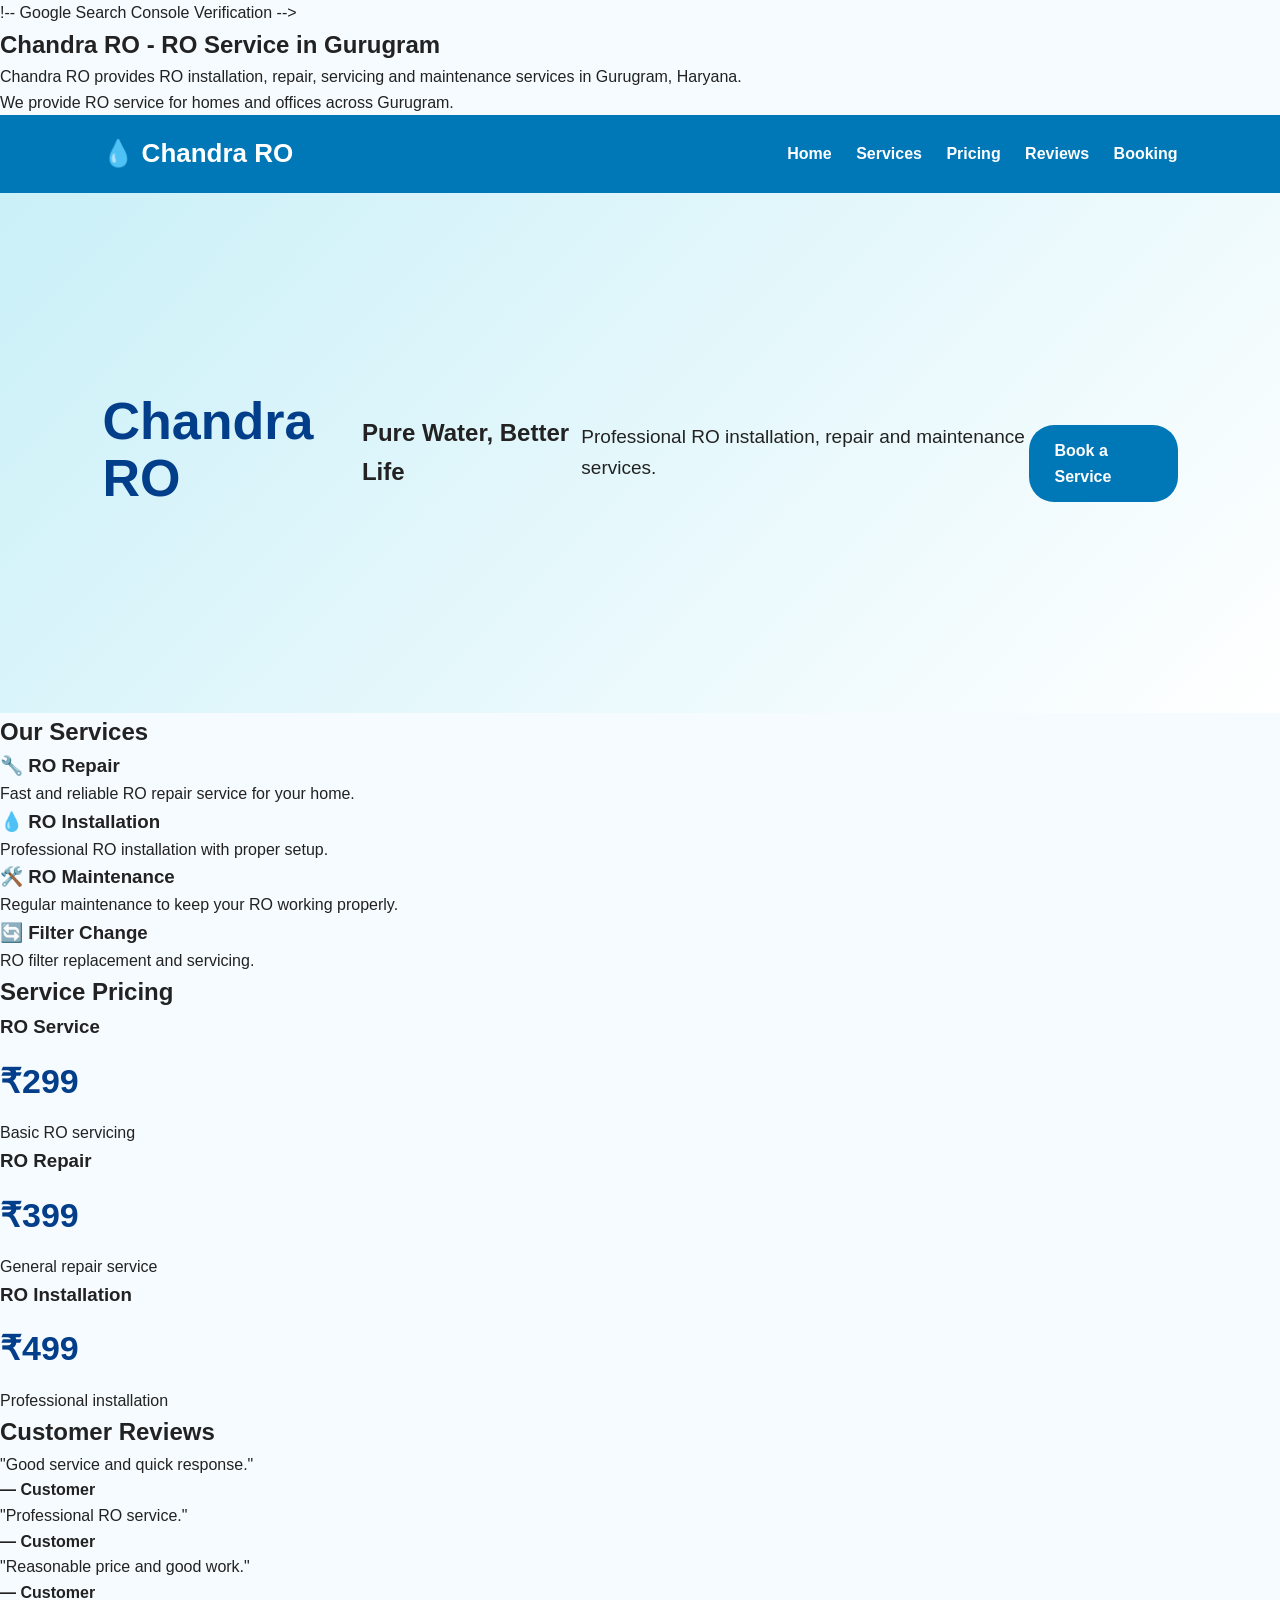
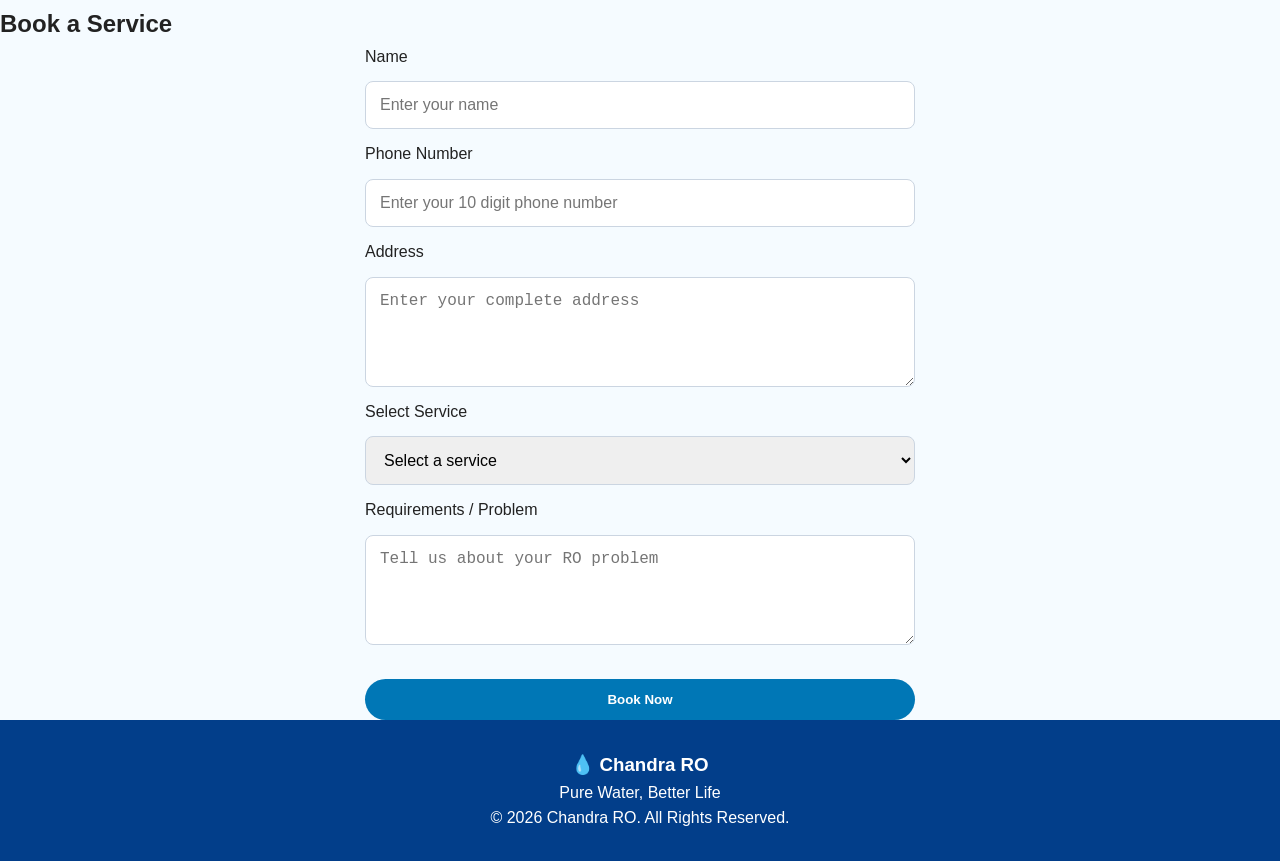
==== commit f6d0656e: "Enhance SEO with updated title and description Updated title and added meta description for SEO." ====
--- a/index.html
+++ b/index.html
@@ -12,7 +12,8 @@
     <meta name="viewport"
           content="width=device-width, initial-scale=1.0">
 
-    <title>Chandra RO | RO Service & Repair</title>
+    <title>Chandra RO - RO Service & Repair in Gurugram</title>
+    <meta name="description" content="Chandra RO provides RO installation, repair, servicing and maintenance in Gurugram, Haryana. Book reliable RO service for your home or office.">
 
     <link rel="stylesheet" href="style.css">
 
@@ -20,6 +21,18 @@
 
 
 <body>
+    <section>
+    <h2>Chandra RO - RO Service in Gurugram</h2>
+
+    <p>
+        Chandra RO provides RO installation, repair, servicing and
+        maintenance services in Gurugram, Haryana.
+    </p>
+
+    <p>
+        We provide RO service for homes and offices across Gurugram.
+    </p>
+</section>
 
 
 <!-- ================= HEADER ================= -->
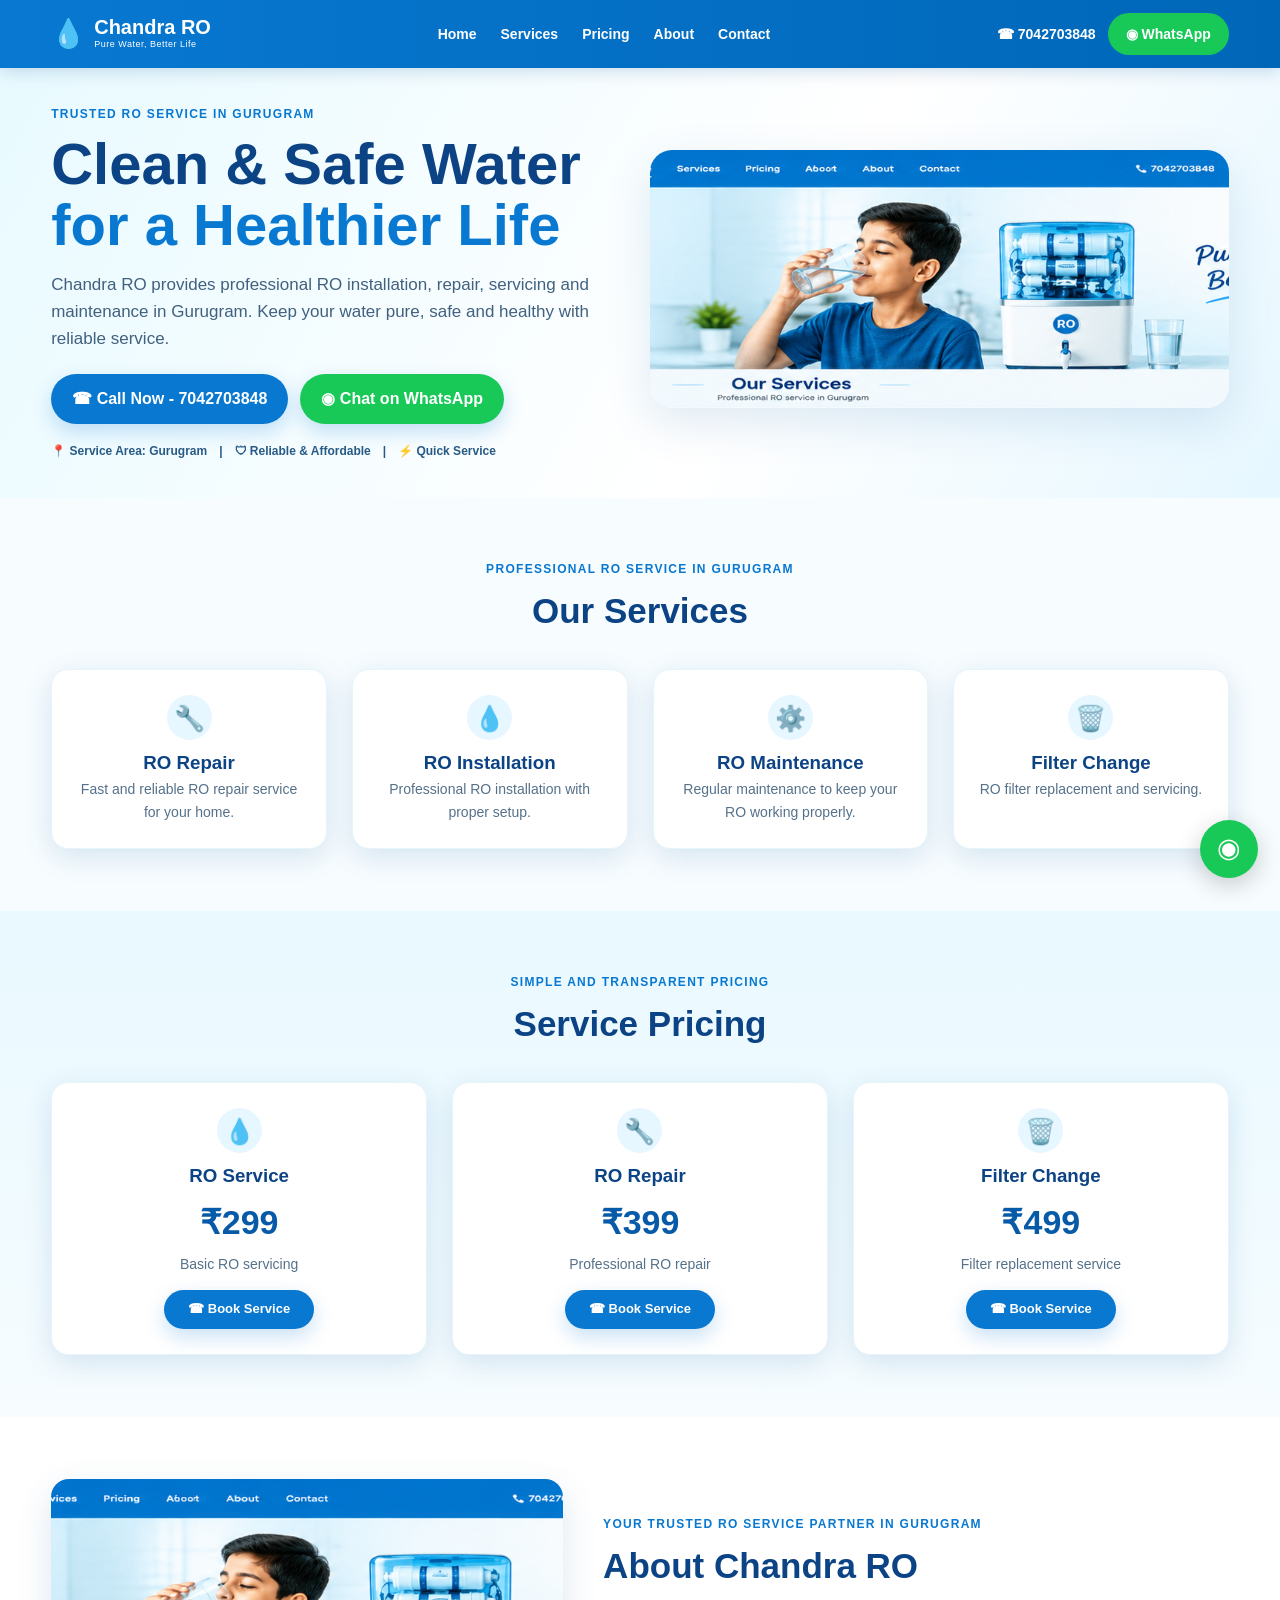
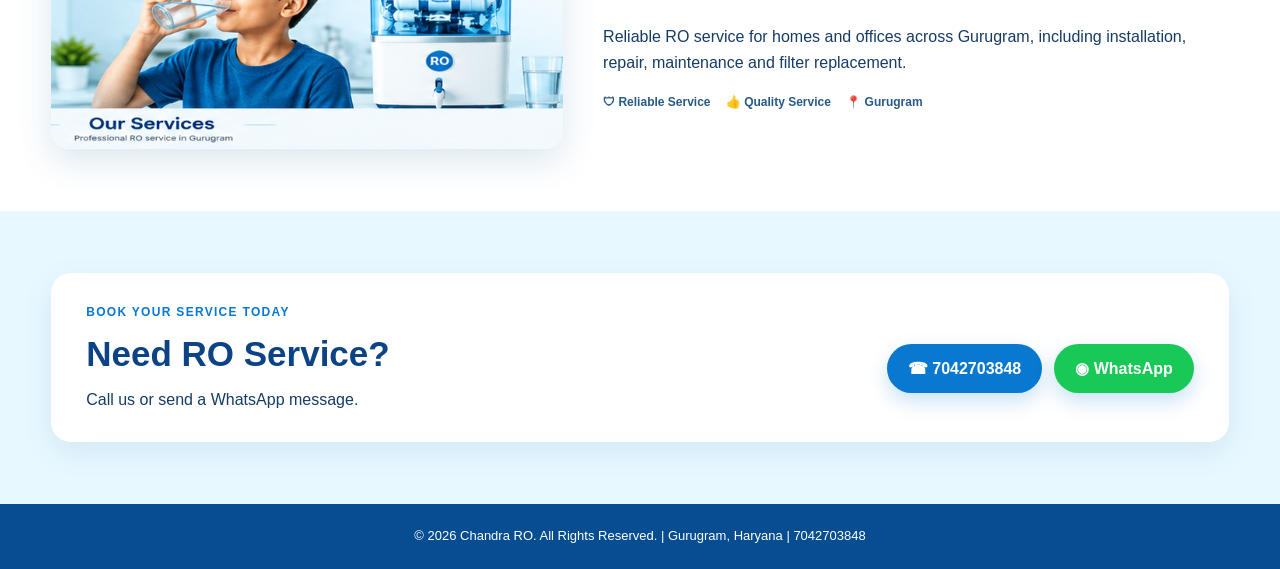
==== commit 1bd8d71b: "Add files via upload" ====
--- a/index.html
+++ b/index.html
@@ -1,618 +1,51 @@
 <!DOCTYPE html>
 <html lang="en">
+<head>
+<meta charset="UTF-8">
+<meta name="viewport" content="width=device-width, initial-scale=1.0">
+<meta name="google-site-verification" content="Vr68wD5uhzAJWEFd6uq1p_Ltqs3eL-HKaNSiXG2JEhk">
+<title>Chandra RO | RO Service, Repair & Installation in Gurugram</title>
+<meta name="description" content="Chandra RO provides RO installation, repair, servicing, maintenance and filter replacement in Gurugram, Haryana. Call 7042703848 or WhatsApp for service.">
+<meta name="robots" content="index, follow">
+<link rel="stylesheet" href="style.css">
+<script type="application/ld+json">
+{"@context":"https://schema.org","@type":"LocalBusiness","name":"Chandra RO","telephone":"+91-7042703848","areaServed":"Gurugram, Haryana, India","url":"https://pratikprabhakar200-cmd.github.io/chandra-ro/"}
+</script>
+</head>
+<body>
+<header class="topbar"><div class="container nav">
+<a class="brand" href="#home">💧 <span><b>Chandra RO</b><small>Pure Water, Better Life</small></span></a>
+<nav><a href="#home">Home</a><a href="#services">Services</a><a href="#pricing">Pricing</a><a href="#about">About</a><a href="#contact">Contact</a></nav>
+<div class="actions"><a href="tel:+917042703848">☎ 7042703848</a><a class="wa" href="https://wa.me/917042703848" target="_blank">◉ WhatsApp</a></div>
+</div></header>
 
-<head>
+<section class="hero" id="home"><div class="container hero-grid">
+<div><p class="eyebrow">TRUSTED RO SERVICE IN GURUGRAM</p><h1>Clean & Safe Water<br><span>for a Healthier Life</span></h1>
+<p>Chandra RO provides professional RO installation, repair, servicing and maintenance in Gurugram. Keep your water pure, safe and healthy with reliable service.</p>
+<div class="buttons"><a class="btn" href="tel:+917042703848">☎ Call Now - 7042703848</a><a class="wa btn" href="https://wa.me/917042703848" target="_blank">◉ Chat on WhatsApp</a></div>
+<div class="trust">📍 Service Area: Gurugram　|　🛡 Reliable & Affordable　|　⚡ Quick Service</div></div>
+<div class="hero-img"><img src="hero-ro.png" alt="Boy drinking water beside an RO purifier"></div>
+</div></section>
 
-    <meta name="google-site-verification" content="Vr68wD5uhzAJWEFd6uq1p_Ltqs3eL-HKaNSiXG2JEhk" />!-- Google Search Console Verification -->
-    <meta name="google-site-verification"
-          content="-RP9CeO5ZjF-Xx9V3MdSWPbuG6uyCIHteUXTaeWj-T8">
+<section class="section" id="services"><div class="container"><p class="eyebrow">PROFESSIONAL RO SERVICE IN GURUGRAM</p><h2>Our Services</h2>
+<div class="grid four">
+<article class="card"><i>🔧</i><h3>RO Repair</h3><p>Fast and reliable RO repair service for your home.</p></article>
+<article class="card"><i>💧</i><h3>RO Installation</h3><p>Professional RO installation with proper setup.</p></article>
+<article class="card"><i>⚙️</i><h3>RO Maintenance</h3><p>Regular maintenance to keep your RO working properly.</p></article>
+<article class="card"><i>🗑️</i><h3>Filter Change</h3><p>RO filter replacement and servicing.</p></article>
+</div></div></section>
 
-    <meta charset="UTF-8">
+<section class="section pricing" id="pricing"><div class="container"><p class="eyebrow">SIMPLE AND TRANSPARENT PRICING</p><h2>Service Pricing</h2>
+<div class="grid three">
+<article class="card price-card"><i>💧</i><h3>RO Service</h3><strong>₹299</strong><p>Basic RO servicing</p><a class="btn" href="tel:+917042703848">☎ Book Service</a></article>
+<article class="card price-card"><i>🔧</i><h3>RO Repair</h3><strong>₹399</strong><p>Professional RO repair</p><a class="btn" href="tel:+917042703848">☎ Book Service</a></article>
+<article class="card price-card"><i>🗑️</i><h3>Filter Change</h3><strong>₹499</strong><p>Filter replacement service</p><a class="btn" href="tel:+917042703848">☎ Book Service</a></article>
+</div></div></section>
 
-    <meta name="viewport"
-          content="width=device-width, initial-scale=1.0">
+<section class="section about" id="about"><div class="container about-grid"><div class="water"></div><div><p class="eyebrow">YOUR TRUSTED RO SERVICE PARTNER IN GURUGRAM</p><h2>About Chandra RO</h2><p>Reliable RO service for homes and offices across Gurugram, including installation, repair, maintenance and filter replacement.</p><div class="trust">🛡 Reliable Service　 👍 Quality Service　 📍 Gurugram</div></div></div></section>
 
-    <title>Chandra RO - RO Service & Repair in Gurugram</title>
-    <meta name="description" content="Chandra RO provides RO installation, repair, servicing and maintenance in Gurugram, Haryana. Book reliable RO service for your home or office.">
+<section class="section contact" id="contact"><div class="container contact-box"><div><p class="eyebrow">BOOK YOUR SERVICE TODAY</p><h2>Need RO Service?</h2><p>Call us or send a WhatsApp message.</p></div><div class="buttons"><a class="btn" href="tel:+917042703848">☎ 7042703848</a><a class="wa btn" href="https://wa.me/917042703848" target="_blank">◉ WhatsApp</a></div></div></section>
 
-    <link rel="stylesheet" href="style.css">
-
-</head>
-
-
-<body>
-    <section>
-    <h2>Chandra RO - RO Service in Gurugram</h2>
-
-    <p>
-        Chandra RO provides RO installation, repair, servicing and
-        maintenance services in Gurugram, Haryana.
-    </p>
-
-    <p>
-        We provide RO service for homes and offices across Gurugram.
-    </p>
-</section>
-
-
-<!-- ================= HEADER ================= -->
-
-<header>
-
-    <div class="logo">
-        💧 Chandra RO
-    </div>
-
-    <nav>
-
-        <a href="#home">Home</a>
-
-        <a href="#services">Services</a>
-
-        <a href="#pricing">Pricing</a>
-
-        <a href="#reviews">Reviews</a>
-
-        <a href="#booking">Booking</a>
-
-    </nav>
-
-</header>
-
-
-
-<!-- ================= HOME ================= -->
-
-<section id="home" class="hero">
-
-    <h1>Chandra RO</h1>
-
-    <h2>Pure Water, Better Life</h2>
-
-    <p>
-        Professional RO installation, repair and maintenance services.
-    </p>
-
-    <a href="#booking" class="btn">
-        Book a Service
-    </a>
-
-</section>
-
-
-
-<!-- ================= SERVICES ================= -->
-
-<section id="services">
-
-    <h2>Our Services</h2>
-
-    <div class="service-container">
-
-
-        <div class="service-card">
-
-            <h3>🔧 RO Repair</h3>
-
-            <p>
-                Fast and reliable RO repair service for your home.
-            </p>
-
-        </div>
-
-
-        <div class="service-card">
-
-            <h3>💧 RO Installation</h3>
-
-            <p>
-                Professional RO installation with proper setup.
-            </p>
-
-        </div>
-
-
-        <div class="service-card">
-
-            <h3>🛠️ RO Maintenance</h3>
-
-            <p>
-                Regular maintenance to keep your RO working properly.
-            </p>
-
-        </div>
-
-
-        <div class="service-card">
-
-            <h3>🔄 Filter Change</h3>
-
-            <p>
-                RO filter replacement and servicing.
-            </p>
-
-        </div>
-
-
-    </div>
-
-</section>
-
-
-
-<!-- ================= PRICING ================= -->
-
-<section id="pricing">
-
-    <h2>Service Pricing</h2>
-
-    <div class="price-container">
-
-
-        <div class="price-card">
-
-            <h3>RO Service</h3>
-
-            <p class="price">
-                ₹299
-            </p>
-
-            <p>
-                Basic RO servicing
-            </p>
-
-        </div>
-
-
-        <div class="price-card">
-
-            <h3>RO Repair</h3>
-
-            <p class="price">
-                ₹399
-            </p>
-
-            <p>
-                General repair service
-            </p>
-
-        </div>
-
-
-        <div class="price-card">
-
-            <h3>RO Installation</h3>
-
-            <p class="price">
-                ₹499
-            </p>
-
-            <p>
-                Professional installation
-            </p>
-
-        </div>
-
-
-    </div>
-
-</section>
-
-
-
-<!-- ================= REVIEWS ================= -->
-
-<section id="reviews">
-
-    <h2>Customer Reviews</h2>
-
-    <div class="review-container">
-
-
-        <div class="review-card">
-
-            <p>
-                "Good service and quick response."
-            </p>
-
-            <strong>
-                — Customer
-            </strong>
-
-        </div>
-
-
-        <div class="review-card">
-
-            <p>
-                "Professional RO service."
-            </p>
-
-            <strong>
-                — Customer
-            </strong>
-
-        </div>
-
-
-        <div class="review-card">
-
-            <p>
-                "Reasonable price and good work."
-            </p>
-
-            <strong>
-                — Customer
-            </strong>
-
-        </div>
-
-
-    </div>
-
-</section>
-
-
-
-<!-- ================= BOOKING ================= -->
-
-<section id="booking">
-
-    <h2>
-        Book a Service
-    </h2>
-
-
-    <form id="bookingForm">
-
-
-        <!-- NAME -->
-
-        <label for="name">
-            Name
-        </label>
-
-        <input
-            type="text"
-            id="name"
-            name="name"
-            placeholder="Enter your name"
-            required
-        >
-
-
-
-        <!-- PHONE -->
-
-        <label for="phone">
-            Phone Number
-        </label>
-
-        <input
-            type="tel"
-            id="phone"
-            name="phone"
-            placeholder="Enter your 10 digit phone number"
-            maxlength="10"
-            pattern="[0-9]{10}"
-            required
-        >
-
-
-
-        <!-- ADDRESS -->
-
-        <label for="address">
-            Address
-        </label>
-
-        <textarea
-            id="address"
-            name="address"
-            rows="3"
-            placeholder="Enter your complete address"
-            required
-        ></textarea>
-
-
-
-        <!-- SERVICE -->
-
-        <label for="service">
-            Select Service
-        </label>
-
-        <select
-            id="service"
-            name="service"
-            required
-        >
-
-            <option value="">
-                Select a service
-            </option>
-
-            <option value="RO Service">
-                RO Service
-            </option>
-
-            <option value="RO Repair">
-                RO Repair
-            </option>
-
-            <option value="RO Installation">
-                RO Installation
-            </option>
-
-            <option value="Filter Change">
-                Filter Change
-            </option>
-
-        </select>
-
-
-
-        <!-- REQUIREMENT -->
-
-        <label for="message">
-            Requirements / Problem
-        </label>
-
-        <textarea
-            id="message"
-            name="message"
-            rows="4"
-            placeholder="Tell us about your RO problem"
-        ></textarea>
-
-
-
-        <!-- SUBMIT -->
-
-        <button
-            type="submit"
-            id="submitButton"
-        >
-            Book Now
-        </button>
-
-
-
-        <!-- FORM MESSAGE -->
-
-        <p
-            id="formMessage"
-            style="display:none;"
-        ></p>
-
-
-    </form>
-
-</section>
-
-
-
-<!-- ================= FOOTER ================= -->
-
-<footer>
-
-    <h3>
-        💧 Chandra RO
-    </h3>
-
-    <p>
-        Pure Water, Better Life
-    </p>
-
-    <p>
-        © 2026 Chandra RO. All Rights Reserved.
-    </p>
-
-</footer>
-
-
-
-<!-- ================= GOOGLE SHEET CONNECTION ================= -->
-
-<script>
-
-
-    // ==========================================
-    // GOOGLE APPS SCRIPT WEB APP URL
-    // ==========================================
-
-    const scriptURL =
-        "https://script.google.com/macros/s/AKfycbwbxOXhwmujgVQeuz9w1PTnxSsRSrGnRyJaticEx4VXG2qM_3wndK3eapEbGg60SHM6Xw/exec";
-
-
-
-    // ==========================================
-    // GET FORM ELEMENTS
-    // ==========================================
-
-    const form =
-        document.getElementById("bookingForm");
-
-
-    const submitButton =
-        document.getElementById("submitButton");
-
-
-    const formMessage =
-        document.getElementById("formMessage");
-
-
-
-    // ==========================================
-    // FORM SUBMIT
-    // ==========================================
-
-    form.addEventListener(
-        "submit",
-        async function(event) {
-
-
-            // Stop page reload
-            event.preventDefault();
-
-
-
-            // ==========================================
-            // DISABLE BUTTON
-            // ==========================================
-
-            submitButton.disabled = true;
-
-            submitButton.innerText =
-                "Submitting...";
-
-
-
-            // ==========================================
-            // GET FORM DATA
-            // ==========================================
-
-            const bookingData = {
-
-                name:
-                    document
-                        .getElementById("name")
-                        .value
-                        .trim(),
-
-
-                phone:
-                    document
-                        .getElementById("phone")
-                        .value
-                        .trim(),
-
-
-                address:
-                    document
-                        .getElementById("address")
-                        .value
-                        .trim(),
-
-
-                service:
-                    document
-                        .getElementById("service")
-                        .value,
-
-
-                message:
-                    document
-                        .getElementById("message")
-                        .value
-                        .trim()
-
-            };
-
-
-
-            // ==========================================
-            // SEND DATA TO GOOGLE APPS SCRIPT
-            // ==========================================
-
-            try {
-
-
-                await fetch(
-                    scriptURL,
-                    {
-
-                        method: "POST",
-
-                        mode: "no-cors",
-
-                        headers: {
-
-                            "Content-Type":
-                                "text/plain;charset=utf-8"
-
-                        },
-
-                        body:
-                            JSON.stringify(
-                                bookingData
-                            )
-
-                    }
-                );
-
-
-
-                // ==========================================
-                // SUCCESS MESSAGE
-                // ==========================================
-
-                formMessage.style.display =
-                    "block";
-
-
-                formMessage.innerText =
-                    "✅ Booking submitted successfully!";
-
-
-                formMessage.style.color =
-                    "green";
-
-
-
-                // Clear form
-                form.reset();
-
-
-            }
-
-            catch (error) {
-
-
-                // ==========================================
-                // ERROR
-                // ==========================================
-
-                console.error(
-                    "Google Sheet Error:",
-                    error
-                );
-
-
-                formMessage.style.display =
-                    "block";
-
-
-                formMessage.innerText =
-                    "❌ Booking submit nahi hui. Please try again.";
-
-
-                formMessage.style.color =
-                    "red";
-
-            }
-
-
-
-            // ==========================================
-            // ENABLE BUTTON
-            // ==========================================
-
-            submitButton.disabled =
-                false;
-
-
-            submitButton.innerText =
-                "Book Now";
-
-
-        }
-    );
-
-
-</script>
-
-
-</body>
-
-</html>
+<footer>© 2026 Chandra RO. All Rights Reserved. | Gurugram, Haryana | <a href="tel:+917042703848">7042703848</a></footer>
+<a class="float-wa" href="https://wa.me/917042703848" target="_blank" aria-label="WhatsApp">◉</a>
+</body></html>
--- a/style.css
+++ b/style.css
@@ -1,209 +1 @@
-* {
-    margin: 0;
-    padding: 0;
-    box-sizing: border-box;
-}
-
-html {
-    scroll-behavior: smooth;
-}
-
-body {
-    font-family: Arial, sans-serif;
-    background: #f5fbff;
-    color: #222;
-    line-height: 1.6;
-}
-
-header {
-    background: #0077b6;
-    color: white;
-    padding: 18px 8%;
-    display: flex;
-    justify-content: space-between;
-    align-items: center;
-    position: sticky;
-    top: 0;
-    z-index: 10;
-}
-
-.logo {
-    font-size: 26px;
-    font-weight: bold;
-}
-
-nav a {
-    color: white;
-    text-decoration: none;
-    margin-left: 20px;
-    font-weight: bold;
-}
-
-nav a:hover {
-    color: #caf0f8;
-}
-
-.hero {
-    min-height: 520px;
-    display: flex;
-    align-items: center;
-    padding: 60px 8%;
-    background: linear-gradient(135deg, #caf0f8, white);
-}
-
-.hero h1 {
-    max-width: 750px;
-    font-size: 52px;
-    line-height: 1.1;
-    color: #023e8a;
-    margin: 12px 0 18px;
-}
-
-.hero p {
-    font-size: 19px;
-    max-width: 650px;
-}
-
-.tagline {
-    color: #0077b6;
-    font-weight: bold;
-    letter-spacing: 2px;
-    font-size: 13px;
-}
-
-.btn, button {
-    display: inline-block;
-    background: #0077b6;
-    color: white;
-    border: none;
-    padding: 13px 25px;
-    border-radius: 25px;
-    text-decoration: none;
-    font-weight: bold;
-    cursor: pointer;
-    margin-top: 22px;
-}
-
-.btn:hover, button:hover {
-    background: #023e8a;
-}
-
-.section {
-    padding: 70px 8%;
-    text-align: center;
-}
-
-.section h2 {
-    color: #023e8a;
-    font-size: 36px;
-    margin: 10px 0 35px;
-}
-
-.cards {
-    display: flex;
-    justify-content: center;
-    gap: 22px;
-    flex-wrap: wrap;
-}
-
-.card {
-    width: 270px;
-    background: white;
-    padding: 28px 22px;
-    border-radius: 15px;
-    box-shadow: 0 5px 20px rgba(0,0,0,0.08);
-    transition: 0.3s;
-}
-
-.card:hover {
-    transform: translateY(-6px);
-}
-
-.card h3 {
-    color: #0077b6;
-    margin-bottom: 10px;
-}
-
-.pricing {
-    background: #eefaff;
-}
-
-.price {
-    font-size: 34px;
-    font-weight: bold;
-    color: #023e8a;
-    margin: 12px 0;
-}
-
-.about {
-    background: white;
-}
-
-.about > p:last-child {
-    max-width: 750px;
-    margin: auto;
-    font-size: 18px;
-}
-
-.contact {
-    background: #e8f8ff;
-}
-
-form {
-    max-width: 550px;
-    margin: auto;
-    display: flex;
-    flex-direction: column;
-    gap: 12px;
-}
-
-input, select, textarea {
-    width: 100%;
-    padding: 14px;
-    border: 1px solid #cbd5e1;
-    border-radius: 8px;
-    font-size: 16px;
-}
-
-textarea {
-    min-height: 110px;
-    resize: vertical;
-}
-
-#result {
-    margin-top: 18px;
-    color: #0077b6;
-    font-weight: bold;
-}
-
-footer {
-    background: #023e8a;
-    color: white;
-    text-align: center;
-    padding: 30px 20px;
-}
-
-@media (max-width: 700px) {
-    header {
-        flex-direction: column;
-        gap: 12px;
-    }
-
-    nav {
-        text-align: center;
-    }
-
-    nav a {
-        display: inline-block;
-        margin: 5px 8px;
-    }
-
-    .hero h1 {
-        font-size: 38px;
-    }
-
-    .card {
-        width: 100%;
-        max-width: 340px;
-    }
-}
+*{margin:0;padding:0;box-sizing:border-box}html{scroll-behavior:smooth}body{font-family:Arial,sans-serif;color:#153b67;background:#f7fcff;line-height:1.6}a{text-decoration:none}.container{width:min(1200px,92%);margin:auto}.topbar{position:sticky;top:0;z-index:20;background:linear-gradient(90deg,#0878d1,#0067b8);color:#fff;box-shadow:0 3px 16px #004c8c30}.nav{min-height:68px;display:flex;align-items:center;justify-content:space-between;gap:20px}.brand{color:#fff;display:flex;gap:8px;align-items:center;font-size:28px}.brand b{display:block;font-size:20px;line-height:1}.brand small{display:block;font-size:9px;letter-spacing:.5px}.nav nav{display:flex;gap:24px}.nav nav a,.actions a{color:#fff;font-weight:bold;font-size:14px}.actions{display:flex;gap:12px;align-items:center;white-space:nowrap}.wa{background:#18c957!important;color:#fff!important;border-radius:25px;padding:10px 18px}.hero{background:linear-gradient(120deg,#e8faff,#fff 60%,#e6f7ff);overflow:hidden}.hero-grid{min-height:430px;display:grid;grid-template-columns:1fr 1fr;align-items:center;gap:20px}.eyebrow{color:#0878d1;font-size:12px;font-weight:800;letter-spacing:1.3px}.hero h1{font-size:clamp(38px,5vw,58px);line-height:1.05;color:#0c4385;margin:10px 0 15px}.hero h1 span{color:#0878d1}.hero p:not(.eyebrow){max-width:580px;color:#42617e;font-size:17px}.buttons{display:flex;gap:12px;flex-wrap:wrap;margin-top:22px}.btn{display:inline-block;background:#0878d1;color:#fff;padding:12px 21px;border-radius:25px;font-weight:800;box-shadow:0 8px 20px #0878d138}.trust{margin-top:18px;color:#275a85;font-size:12px;font-weight:bold}.hero-img img{width:100%;max-height:390px;object-fit:cover;border-radius:22px;box-shadow:0 15px 45px #005aa020}.section{padding:62px 0;text-align:center}.section h2{color:#0c4385;font-size:35px;margin:4px 0 30px}.grid{display:grid;gap:25px}.four{grid-template-columns:repeat(4,1fr)}.three{grid-template-columns:repeat(3,1fr)}.card{background:#fff;border-radius:17px;padding:25px 20px;min-height:160px;box-shadow:0 8px 28px #1a609126;border:1px solid #e6f4fb;transition:.25s}.card:hover{transform:translateY(-6px)}.card i{font-style:normal;font-size:25px;display:grid;place-items:center;width:45px;height:45px;margin:0 auto 8px;border-radius:50%;background:#e6f7ff}.card h3{color:#0c4385}.card p{color:#55718a;font-size:14px}.pricing{background:linear-gradient(#e9f9ff,#f6fcff)}.price-card strong{display:block;font-size:34px;color:#075aa8;margin:4px}.price-card .btn{margin-top:14px;padding:9px 24px;font-size:13px}.about{background:#fff}.about-grid{display:grid;grid-template-columns:.9fr 1.1fr;gap:40px;align-items:center;text-align:left}.water{min-height:270px;border-radius:18px;background:url("hero-ro.png") center/cover;box-shadow:0 12px 35px #00559124}.contact{background:#e8f8ff}.contact-box{background:#fff;border-radius:20px;padding:30px 35px;display:flex;justify-content:space-between;align-items:center;gap:25px;text-align:left;box-shadow:0 10px 30px #0064aa1a}.contact-box h2{margin-bottom:5px}footer{background:#064d91;color:#fff;text-align:center;padding:22px;font-size:13px}footer a{color:#fff}.float-wa{position:fixed;right:22px;bottom:22px;width:58px;height:58px;display:grid;place-items:center;background:#18c957;color:#fff;border-radius:50%;font-size:27px;box-shadow:0 7px 25px #0003;z-index:50}@media(max-width:1000px){.nav nav{gap:12px}.actions>a:first-child{display:none}.four{grid-template-columns:repeat(2,1fr)}}@media(max-width:760px){.nav{flex-wrap:wrap;justify-content:center;padding:10px 0}.nav nav{order:3;width:100%;justify-content:center;flex-wrap:wrap}.hero-grid,.about-grid{grid-template-columns:1fr}.hero-grid{padding:45px 0}.three,.four{grid-template-columns:1fr}.contact-box{flex-direction:column;align-items:flex-start}.hero-img img{max-height:300px}}
